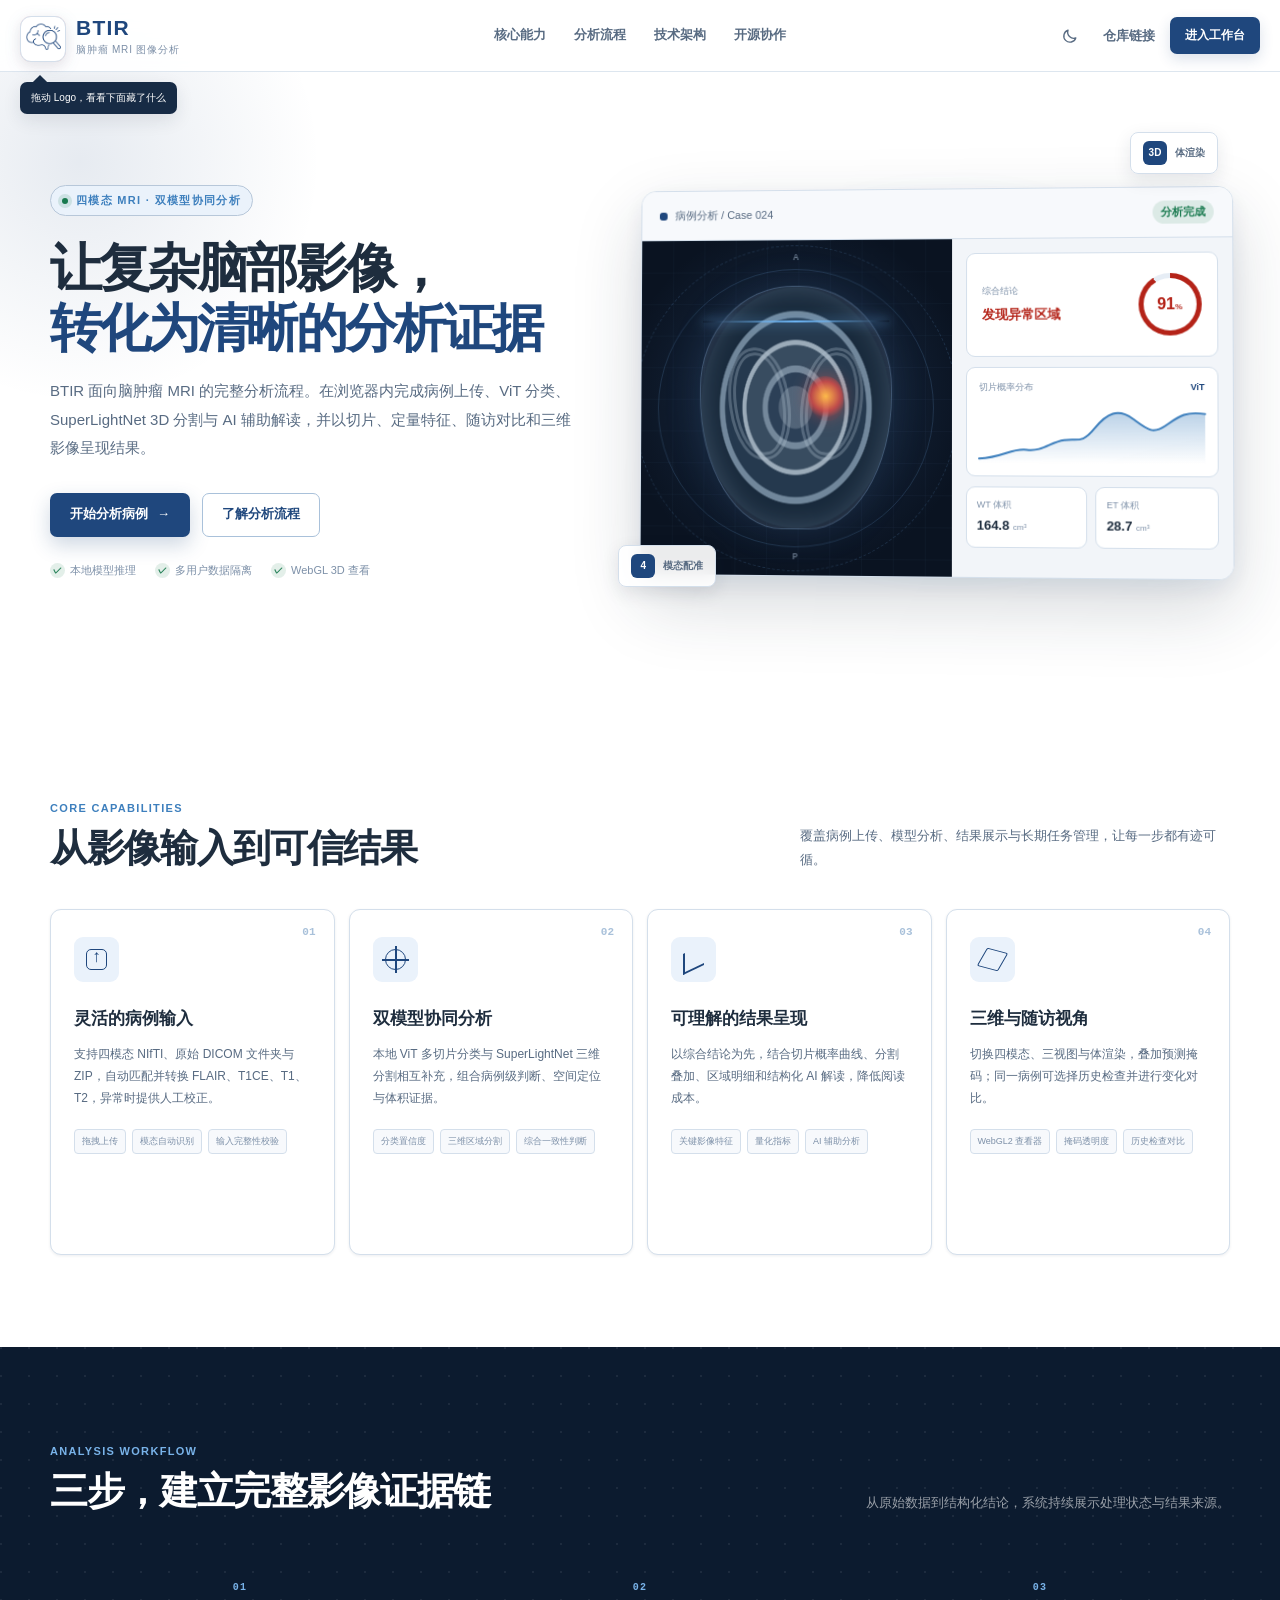
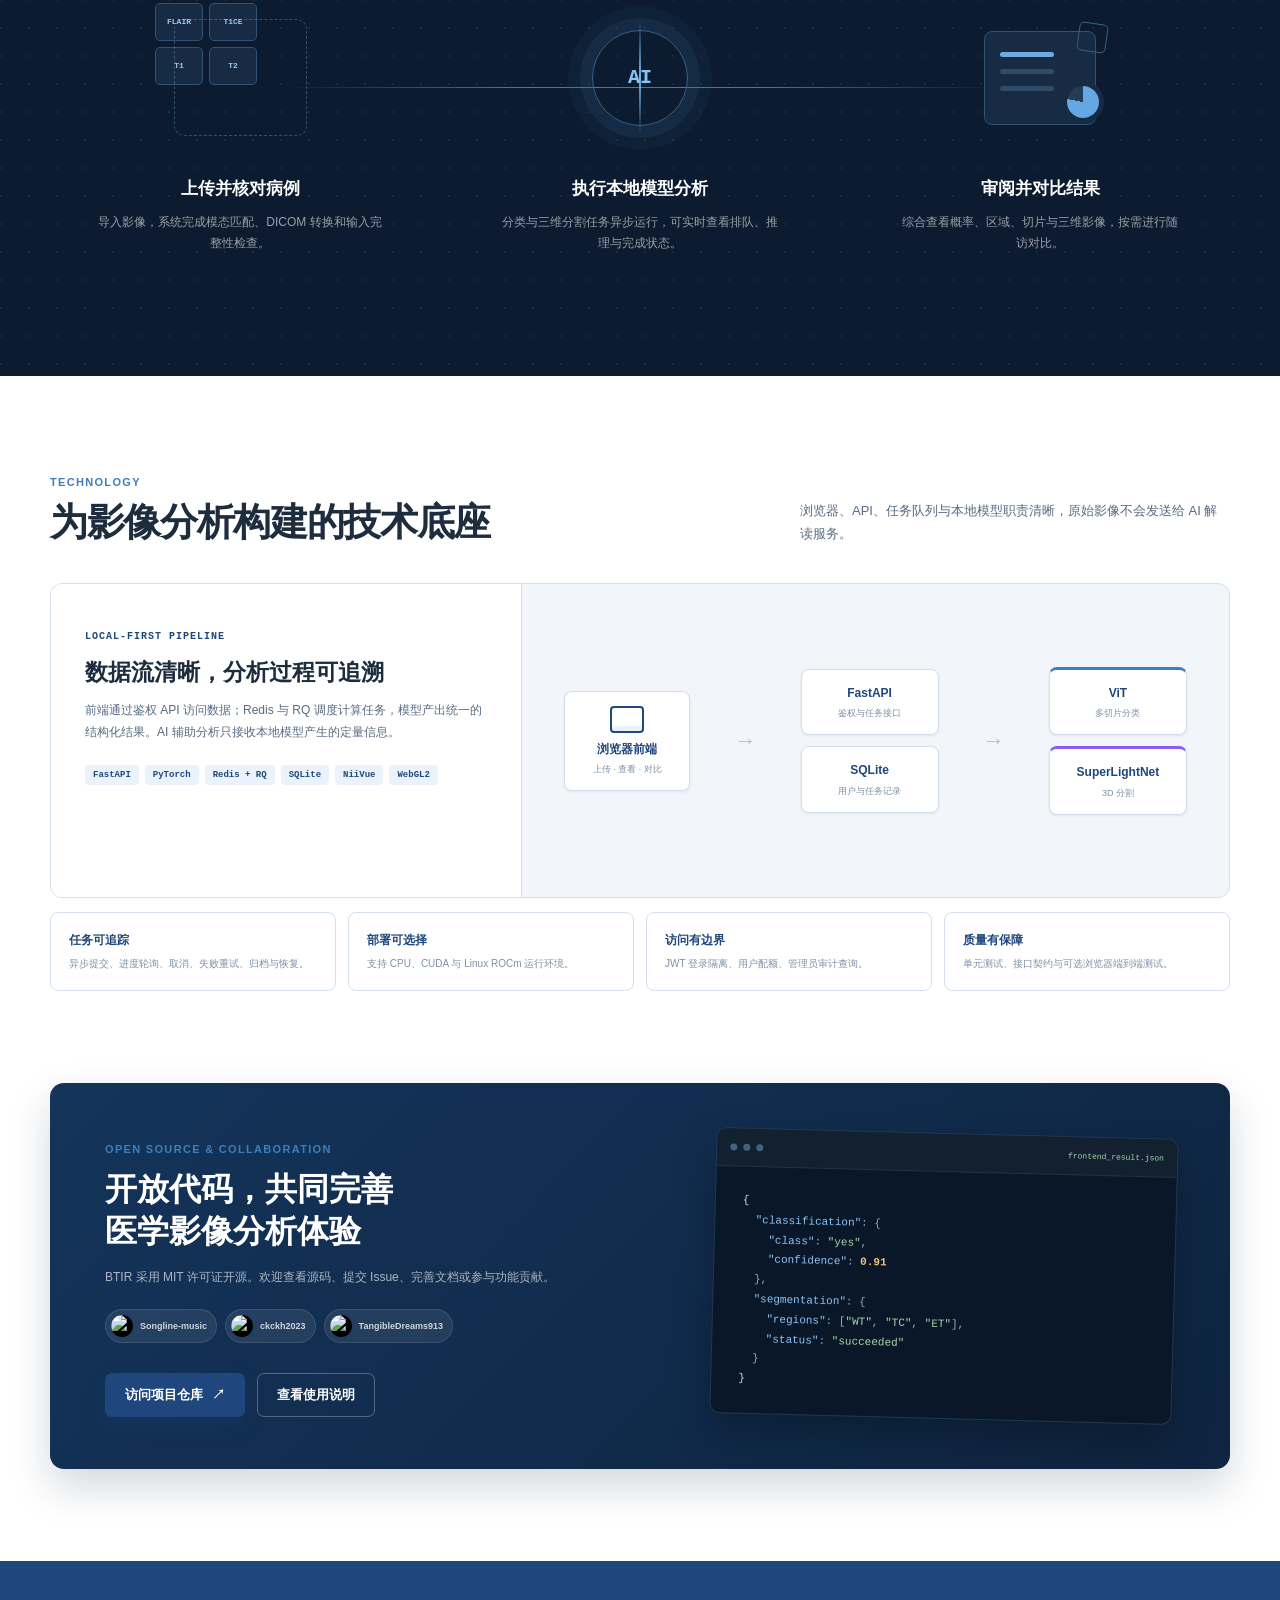
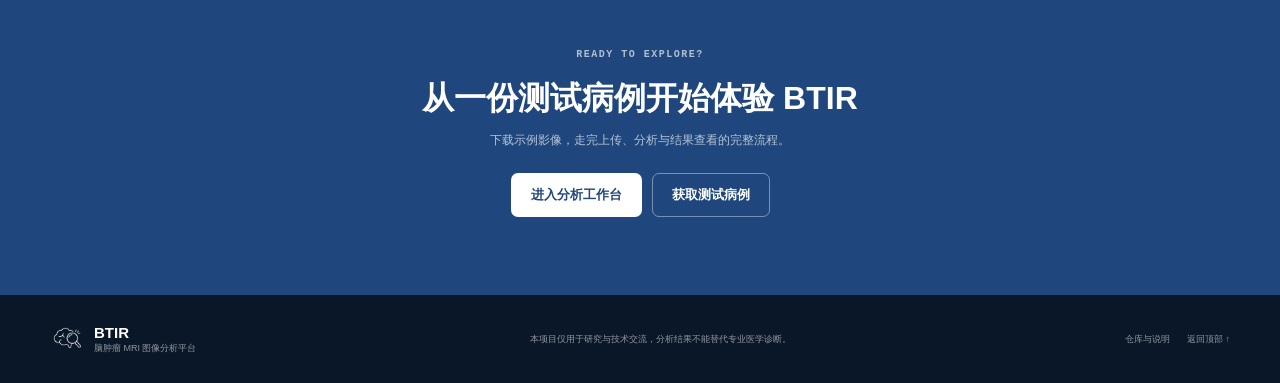
==== index.html @ cbfbc491 "修复迁移历史问题" ====
<!DOCTYPE html>
<html lang="zh-CN">
<head>
    <meta charset="UTF-8">
    <meta name="viewport" content="width=device-width, initial-scale=1.0">
    <meta name="description" content="BTIR 脑肿瘤 MRI 图像分析平台：四模态病例上传、AI 分类与 3D 分割、随访对比及三维影像查看。">
    <title>BTIR · 脑肿瘤 MRI 图像分析</title>
    <link rel="icon" type="image/png" href="./assets/icon_exp.png?v=2">
    <script src="./js/theme-init.js"></script>
    <link rel="stylesheet" href="./css/theme.css">
    <link rel="stylesheet" href="./css/showcase.css">
</head>
<body>
    <a class="skip-link" href="#mainContent">跳到主要内容</a>

    <header class="site-header" id="top">
        <div class="header-inner">
            <div class="brand-zone" id="brandZone">
                <a class="easter-trigger" id="easterTrigger" href="game.html" aria-label="打开彩蛋小游戏">点击我</a>
                <button class="draggable-logo" id="draggableLogo" type="button" aria-label="BTIR 项目 Logo，可拖动以发现彩蛋" title="这个 Logo 好像可以拖动……">
                    <span class="logo-mark" aria-hidden="true"></span>
                </button>
                <a class="brand-copy" href="#top" aria-label="返回页面顶部">
                    <strong>BTIR</strong>
                    <span>脑肿瘤 MRI 图像分析</span>
                </a>
            </div>

            <nav class="site-nav" aria-label="页面导航">
                <a href="#capabilities">核心能力</a>
                <a href="#workflow">分析流程</a>
                <a href="#technology">技术架构</a>
                <a href="#opensource">开源协作</a>
            </nav>

            <div class="header-actions">
                <button class="icon-button" id="themeToggle" type="button" aria-label="切换明暗主题" title="切换明暗主题">
                    <svg class="moon-icon" viewBox="0 0 20 20" aria-hidden="true"><path d="M16.4 12.2A6.8 6.8 0 0 1 7.8 3.6a6.8 6.8 0 1 0 8.6 8.6Z"/></svg>
                    <svg class="sun-icon" viewBox="0 0 20 20" aria-hidden="true"><circle cx="10" cy="10" r="3.2"/><path d="M10 1.8v2M10 16.2v2M1.8 10h2M16.2 10h2M4.2 4.2l1.4 1.4M14.4 14.4l1.4 1.4M15.8 4.2l-1.4 1.4M5.6 14.4l-1.4 1.4"/></svg>
                </button>
                <button class="header-github repo-trigger" type="button" data-repo-modal>仓库链接</button>
                <a class="header-enter app-link" href="https://btir.online/">进入工作台</a>
            </div>
            <button class="mobile-menu" id="mobileMenu" type="button" aria-label="展开导航" aria-expanded="false">
                <span></span><span></span><span></span>
            </button>
        </div>
    </header>

    <main id="mainContent">
        <section class="hero section-shell" aria-labelledby="heroTitle">
            <div class="hero-copy reveal-item">
                <div class="eyebrow"><span class="status-dot"></span> 四模态 MRI · 双模型协同分析</div>
                <h1 id="heroTitle">让复杂脑部影像，<br><span>转化为清晰的分析证据</span></h1>
                <p class="hero-lead">BTIR 面向脑肿瘤 MRI 的完整分析流程。在浏览器内完成病例上传、ViT 分类、SuperLightNet 3D 分割与 AI 辅助解读，并以切片、定量特征、随访对比和三维影像呈现结果。</p>
                <div class="hero-actions">
                    <a class="button primary app-link" href="https://btir.online/">开始分析病例 <span aria-hidden="true">→</span></a>
                    <a class="button secondary" href="#workflow">了解分析流程</a>
                </div>
                <div class="hero-notes" aria-label="平台特性">
                    <span><i>✓</i> 本地模型推理</span>
                    <span><i>✓</i> 多用户数据隔离</span>
                    <span><i>✓</i> WebGL 3D 查看</span>
                </div>
            </div>

            <div class="hero-visual reveal-item" aria-label="BTIR 分析界面概念图">
                <div class="visual-glow"></div>
                <div class="scan-console">
                    <div class="console-topbar">
                        <span class="console-title"><i></i> 病例分析 / Case 024</span>
                        <span class="console-state">分析完成</span>
                    </div>
                    <div class="console-body">
                        <div class="mri-stage">
                            <div class="mri-orbit orbit-one"></div>
                            <div class="mri-orbit orbit-two"></div>
                            <div class="brain-slice" aria-hidden="true">
                                <div class="brain-half left"></div><div class="brain-half right"></div>
                                <span class="tumor-zone"></span><span class="scan-beam"></span>
                            </div>
                            <span class="axis axis-top">A</span><span class="axis axis-bottom">P</span>
                        </div>
                        <div class="result-stack">
                            <div class="result-card featured">
                                <div><span>综合结论</span><strong>发现异常区域</strong></div>
                                <div class="confidence-ring"><span>91<small>%</small></span></div>
                            </div>
                            <div class="mini-chart-card">
                                <div class="mini-label"><span>切片概率分布</span><b>ViT</b></div>
                                <svg viewBox="0 0 230 64" role="img" aria-label="切片概率趋势示意图">
                                    <defs><linearGradient id="chartFill" x1="0" y1="0" x2="0" y2="1"><stop offset="0" stop-color="var(--btir-accent)" stop-opacity=".35"/><stop offset="1" stop-color="var(--btir-accent)" stop-opacity="0"/></linearGradient></defs>
                                    <path class="chart-area" d="M0 59 C25 58 33 48 49 50 S73 42 87 40 S105 44 118 28 S142 7 157 18 S177 34 190 25 S209 10 230 13 V64 H0Z"/>
                                    <path class="chart-line" d="M0 59 C25 58 33 48 49 50 S73 42 87 40 S105 44 118 28 S142 7 157 18 S177 34 190 25 S209 10 230 13"/>
                                </svg>
                            </div>
                            <div class="metric-row">
                                <div><span>WT 体积</span><strong>164.8 <small>cm³</small></strong></div>
                                <div><span>ET 体积</span><strong>28.7 <small>cm³</small></strong></div>
                            </div>
                        </div>
                    </div>
                </div>
                <div class="floating-chip chip-one"><span>3D</span> 体渲染</div>
                <div class="floating-chip chip-two"><span>4</span> 模态配准</div>
            </div>
        </section>

        <section class="content-section section-shell" id="capabilities">
            <div class="section-heading reveal-item">
                <div><span class="section-kicker">CORE CAPABILITIES</span><h2>从影像输入到可信结果</h2></div>
                <p>覆盖病例上传、模型分析、结果展示与长期任务管理，让每一步都有迹可循。</p>
            </div>
            <div class="capability-grid">
                <article class="capability-card reveal-item">
                    <span class="card-index">01</span><div class="cap-icon upload-icon"><i></i></div>
                    <h3>灵活的病例输入</h3><p>支持四模态 NIfTI、原始 DICOM 文件夹与 ZIP，自动匹配并转换 FLAIR、T1CE、T1、T2，异常时提供人工校正。</p>
                    <ul><li>拖拽上传</li><li>模态自动识别</li><li>输入完整性校验</li></ul>
                </article>
                <article class="capability-card reveal-item">
                    <span class="card-index">02</span><div class="cap-icon model-icon"><i></i></div>
                    <h3>双模型协同分析</h3><p>本地 ViT 多切片分类与 SuperLightNet 三维分割相互补充，组合病例级判断、空间定位与体积证据。</p>
                    <ul><li>分类置信度</li><li>三维区域分割</li><li>综合一致性判断</li></ul>
                </article>
                <article class="capability-card reveal-item">
                    <span class="card-index">03</span><div class="cap-icon result-icon"><i></i></div>
                    <h3>可理解的结果呈现</h3><p>以综合结论为先，结合切片概率曲线、分割叠加、区域明细和结构化 AI 解读，降低阅读成本。</p>
                    <ul><li>关键影像特征</li><li>量化指标</li><li>AI 辅助分析</li></ul>
                </article>
                <article class="capability-card reveal-item">
                    <span class="card-index">04</span><div class="cap-icon cube-icon"><i></i></div>
                    <h3>三维与随访视角</h3><p>切换四模态、三视图与体渲染，叠加预测掩码；同一病例可选择历史检查并进行变化对比。</p>
                    <ul><li>WebGL2 查看器</li><li>掩码透明度</li><li>历史检查对比</li></ul>
                </article>
            </div>
        </section>

        <section class="workflow-section" id="workflow">
            <div class="section-shell">
                <div class="section-heading light reveal-item">
                    <div><span class="section-kicker">ANALYSIS WORKFLOW</span><h2>三步，建立完整影像证据链</h2></div>
                    <p>从原始数据到结构化结论，系统持续展示处理状态与结果来源。</p>
                </div>
                <div class="workflow-grid">
                    <article class="workflow-step reveal-item"><span class="step-number">01</span><div class="step-visual upload-visual"><i></i><b>FLAIR</b><b>T1CE</b><b>T1</b><b>T2</b></div><h3>上传并核对病例</h3><p>导入影像，系统完成模态匹配、DICOM 转换和输入完整性检查。</p></article>
                    <article class="workflow-step reveal-item"><span class="step-number">02</span><div class="step-visual inference-visual"><span></span><i></i><em>AI</em></div><h3>执行本地模型分析</h3><p>分类与三维分割任务异步运行，可实时查看排队、推理与完成状态。</p></article>
                    <article class="workflow-step reveal-item"><span class="step-number">03</span><div class="step-visual report-visual"><i></i><span></span><b></b></div><h3>审阅并对比结果</h3><p>综合查看概率、区域、切片与三维影像，按需进行随访对比。</p></article>
                </div>
            </div>
        </section>

        <section class="content-section section-shell" id="technology">
            <div class="section-heading reveal-item">
                <div><span class="section-kicker">TECHNOLOGY</span><h2>为影像分析构建的技术底座</h2></div>
                <p>浏览器、API、任务队列与本地模型职责清晰，原始影像不会发送给 AI 解读服务。</p>
            </div>
            <div class="architecture-wrap reveal-item">
                <div class="architecture-copy">
                    <span class="architecture-label">LOCAL-FIRST PIPELINE</span>
                    <h3>数据流清晰，分析过程可追溯</h3>
                    <p>前端通过鉴权 API 访问数据；Redis 与 RQ 调度计算任务，模型产出统一的结构化结果。AI 辅助分析只接收本地模型产生的定量信息。</p>
                    <div class="tech-chips"><span>FastAPI</span><span>PyTorch</span><span>Redis + RQ</span><span>SQLite</span><span>NiiVue</span><span>WebGL2</span></div>
                </div>
                <div class="architecture-flow" aria-label="平台数据流">
                    <div class="flow-node browser-node"><i></i><strong>浏览器前端</strong><span>上传 · 查看 · 对比</span></div>
                    <span class="flow-arrow">→</span>
                    <div class="flow-column"><div class="flow-node"><strong>FastAPI</strong><span>鉴权与任务接口</span></div><div class="flow-node"><strong>SQLite</strong><span>用户与任务记录</span></div></div>
                    <span class="flow-arrow">→</span>
                    <div class="flow-column"><div class="flow-node accent-node"><strong>ViT</strong><span>多切片分类</span></div><div class="flow-node violet-node"><strong>SuperLightNet</strong><span>3D 分割</span></div></div>
                </div>
            </div>
            <div class="platform-grid">
                <article><strong>任务可追踪</strong><span>异步提交、进度轮询、取消、失败重试、归档与恢复。</span></article>
                <article><strong>部署可选择</strong><span>支持 CPU、CUDA 与 Linux ROCm 运行环境。</span></article>
                <article><strong>访问有边界</strong><span>JWT 登录隔离、用户配额、管理员审计查询。</span></article>
                <article><strong>质量有保障</strong><span>单元测试、接口契约与可选浏览器端到端测试。</span></article>
            </div>
        </section>

        <section class="open-section section-shell" id="opensource">
            <div class="open-card reveal-item">
                <div class="open-copy">
                    <span class="section-kicker">OPEN SOURCE & COLLABORATION</span>
                    <h2>开放代码，共同完善<br>医学影像分析体验</h2>
                    <p>BTIR 采用 MIT 许可证开源。欢迎查看源码、提交 Issue、完善文档或参与功能贡献。</p>
                    <div class="contributors" aria-label="项目贡献者">
                        <a href="https://blog.songline-blog.com" target="_blank" rel="noopener noreferrer"><img src="https://blog.songline-blog.com/uploads/songline/snowMan.png?size=64" alt="Songline-music" loading="lazy"><b>Songline-music</b></a>
                        <a href="https://xiao-blog.top" target="_blank" rel="noopener noreferrer"><img src="https://xiao-blog.top/assets/icons/head.jpg" alt="ckckh2023" loading="lazy"><b>ckckh2023</b></a>
                        <a href="https://github.com/TangibleDreams913" target="_blank" rel="noopener noreferrer"><img src="https://github.com/TangibleDreams913.png?size=64" alt="TangibleDreams913" loading="lazy"><b>TangibleDreams913</b></a>
                    </div>
                    <div class="open-actions"><button class="button primary repo-trigger" type="button" data-repo-modal>访问项目仓库 <span aria-hidden="true">↗</span></button><button class="button secondary repo-trigger" type="button" data-repo-modal>查看使用说明</button></div>
                </div>
                <div class="code-window" aria-hidden="true">
                    <div class="code-top"><span></span><span></span><span></span><b>frontend_result.json</b></div>
                    <pre><code><em>{</em>
  <i>"classification"</i>: {
    <i>"class"</i>: <b>"yes"</b>,
    <i>"confidence"</i>: <strong>0.91</strong>
  },
  <i>"segmentation"</i>: {
    <i>"regions"</i>: [<b>"WT"</b>, <b>"TC"</b>, <b>"ET"</b>],
    <i>"status"</i>: <b>"succeeded"</b>
  }
<em>}</em></code></pre>
                </div>
            </div>
        </section>

        <section class="final-cta">
            <div class="section-shell reveal-item"><span>READY TO EXPLORE?</span><h2>从一份测试病例开始体验 BTIR</h2><p>下载示例影像，走完上传、分析与结果查看的完整流程。</p><div><a class="button white app-link" href="https://btir.online/">进入分析工作台</a><button class="button ghost repo-trigger" type="button" data-repo-modal>获取测试病例</button></div></div>
        </section>
    </main>

    <footer class="site-footer">
        <div class="section-shell"><div class="footer-brand"><span class="footer-logo" aria-hidden="true"></span><div><strong>BTIR</strong><span>脑肿瘤 MRI 图像分析平台</span></div></div><p>本项目仅用于研究与技术交流，分析结果不能替代专业医学诊断。</p><div class="footer-links"><button class="footer-repo repo-trigger" type="button" data-repo-modal>仓库与说明</button><a class="scroll-top" href="#top">返回顶部 ↑</a></div></div>
    </footer>
    <div class="repo-modal" id="repoModal" hidden><div class="repo-backdrop" data-repo-close></div><section class="repo-dialog" role="dialog" aria-modal="true" aria-labelledby="repoModalTitle"><button class="repo-close" type="button" aria-label="关闭仓库选择" data-repo-close>×</button><span>PROJECT REPOSITORY</span><h2 id="repoModalTitle">选择访问仓库</h2><p>当前项目已迁移至 GitCode；原 GitHub 账号被标记，链接打开时暂时显示 404。</p><div class="repo-options"><a class="repo-option gitcode-option" href="https://gitcode.com/ckckh2023/BTIR-BrainTumor-ImageRecognition" target="_blank" rel="noopener noreferrer"><b>GitCode</b><small>当前仓库 · 推荐访问</small><i aria-hidden="true">↗</i></a><a class="repo-option github-option" href="https://github.com/ckckh2023/BTIR-BrainTumor-ImageRecognition" target="_blank" rel="noopener noreferrer"><b>GitHub</b><small>原仓库 · 账号被标记，暂时 404</small><i aria-hidden="true">↗</i></a></div></section></div>
    <div class="drag-hint" id="dragHint" role="status">拖动 Logo，看看下面藏了什么</div>
    <script src="./js/showcase.js"></script>
</body>
</html>
---- css/theme.css ----
* {
            margin: 0;
            padding: 0;
            box-sizing: border-box;
        }

        [v-cloak] {
            display: none;
        }

        :root {
            --btir-primary: #1f477d;
            --btir-primary-hover: #28619f;
            --btir-primary-soft: #eaf2fb;
            --btir-accent: #3d7fbd;
            --btir-bg: #f2f5f9;
            --btir-bg-soft: #e6edf5;
            --btir-surface: #ffffff;
            --btir-surface-muted: #f7f9fc;
            --btir-border: #d4dfeb;
            --btir-border-strong: #a9c1da;
            --btir-text: #1e2d3e;
            --btir-text-secondary: #586b82;
            --btir-text-muted: #7d90a8;
            --btir-success: #18794e;
            --btir-success-bg: #dcfce7;
            --btir-warning: #b45309;
            --btir-warning-bg: #fef3c7;
            --btir-danger: #b42318;
            --btir-danger-bg: #fee2e2;
            --btir-info: #1d4ed8;
            --btir-info-bg: #dbeafe;
            --btir-radius-sm: 6px;
            --btir-radius-md: 10px;
            --btir-radius-lg: 16px;
            --btir-shadow-sm: 0 1px 3px rgba(30, 41, 59, 0.08);
            --btir-shadow-md: 0 6px 18px rgba(30, 41, 59, 0.10);
            --btir-shadow-lg: 0 18px 50px rgba(30, 41, 59, 0.22);
            --btir-font: 'Microsoft YaHei', 'PingFang SC', 'Segoe UI', Arial, sans-serif;
            --btir-mono: 'Consolas', 'Monaco', 'SFMono-Regular', monospace;
            --btir-transition: 0.2s ease;
            --btir-transition-slow: 0.3s ease;
            --btir-surface-hover: #edf5ff;
            --btir-progress-glow: rgba(59, 130, 246, 0.35);
            --btir-volume-wt: #3b82f6;
            --btir-volume-tc: #8b5cf6;
            --btir-volume-et: #d97706;
        }

        [data-theme="dark"] {
            color-scheme: dark;
            --btir-primary: #5791d4;
            --btir-primary-hover: #6aa5e8;
            --btir-primary-soft: #1a365c;
            --btir-accent: #78b2ed;
            --btir-bg: #0a1220;
            --btir-bg-soft: #111d31;
            --btir-surface: #152239;
            --btir-surface-muted: #1b2b46;
            --btir-surface-hover: #223957;
            --btir-border: #314865;
            --btir-border-strong: #4c6687;
            --btir-text: #f3f7fd;
            --btir-text-secondary: #c2d0e2;
            --btir-text-muted: #91a5c0;
            --btir-shadow-sm: 0 1px 3px rgba(0, 0, 0, 0.45);
            --btir-shadow-md: 0 6px 18px rgba(0, 0, 0, 0.5);
            --btir-shadow-lg: 0 18px 50px rgba(0, 0, 0, 0.6);
            --btir-progress-glow: rgba(59, 130, 246, 0.28);
            --btir-volume-wt: #60a5fa;
            --btir-volume-tc: #a78bfa;
            --btir-volume-et: #f59e0b;
        }

        @media (prefers-reduced-motion: reduce) {
            *,
            *::before,
            *::after {
                animation-duration: 0.01ms !important;
                animation-iteration-count: 1 !important;
                transition-duration: 0.01ms !important;
                scroll-behavior: auto !important;
            }
        }

        ::-webkit-scrollbar {
            width: 10px;
            height: 10px;
        }

        ::-webkit-scrollbar-track {
            background: transparent;
        }

        ::-webkit-scrollbar-thumb {
            background: var(--btir-border-strong);
            border: 2px solid transparent;
            border-radius: 999px;
            background-clip: padding-box;
        }

        ::-webkit-scrollbar-thumb:hover {
            background: var(--btir-accent);
            background-clip: padding-box;
        }

        * {
            scrollbar-width: thin;
            scrollbar-color: var(--btir-border-strong) transparent;
        }
---- css/showcase.css ----
html { scroll-behavior: smooth; scroll-padding-top: 86px; }
body { min-width: 320px; color: var(--btir-text); background: var(--btir-surface); font-family: var(--btir-font); line-height: 1.6; overflow-x: hidden; }
a { color: inherit; }
button, a { -webkit-tap-highlight-color: transparent; }
.section-shell { width: min(1180px, calc(100% - 48px)); margin-inline: auto; }
.skip-link { position: fixed; left: 16px; top: -60px; z-index: 999; padding: 9px 14px; color: #fff; background: var(--btir-primary); border-radius: 6px; text-decoration: none; transition: top .2s; }
.skip-link:focus { top: 12px; }

.site-header { position: sticky; top: 0; z-index: 100; height: 72px; background: color-mix(in srgb, var(--btir-surface) 91%, transparent); border-bottom: 1px solid color-mix(in srgb, var(--btir-border) 78%, transparent); backdrop-filter: blur(18px); }
.header-inner { position: relative; width: min(1240px, calc(100% - 40px)); height: 100%; margin-inline: auto; display: grid; grid-template-columns: 1fr auto 1fr; gap: 28px; align-items: center; }
.brand-zone { position: relative; display: flex; align-items: center; min-width: 260px; height: 52px; }
.draggable-logo { position: absolute; z-index: 3; left: 0; top: 6px; width: 46px; height: 46px; padding: 0; overflow: hidden; border: 1px solid var(--btir-border); background: #fff; border-radius: 11px; cursor: grab; touch-action: none; user-select: none; filter: drop-shadow(0 4px 8px rgba(31, 71, 125, .12)); transition: background-color .2s, border-color .2s, box-shadow .2s, transform .08s linear; }
.draggable-logo:hover { box-shadow: 0 0 0 4px var(--btir-primary-soft); }
.draggable-logo.dragging { cursor: grabbing; box-shadow: 0 0 0 4px var(--btir-primary-soft), var(--btir-shadow-md); transition: box-shadow .2s; }
.draggable-logo:focus-visible, .easter-trigger:focus-visible { outline: 3px solid var(--btir-accent); outline-offset: 3px; }
.logo-mark { display: block; width: 100%; height: 100%; pointer-events: none; user-select: none; background-color: var(--btir-primary); -webkit-mask: url('../assets/icon_exp.png') center / 82% no-repeat; mask: url('../assets/icon_exp.png') center / 82% no-repeat; }
[data-theme="dark"] .draggable-logo { border-color: var(--btir-border); background: #07111f; }.draggable-logo .logo-mark { background-color: var(--btir-primary); }[data-theme="dark"] .draggable-logo .logo-mark { background-color: #fff; }
.easter-trigger { position: absolute; left: 0; top: 6px; z-index: 2; width: 46px; height: 46px; display: grid; place-items: center; padding: 4px; color: #fff; background: linear-gradient(135deg, #de4c61, #b42318); border-radius: 11px; font-size: 10px; font-weight: 800; line-height: 1.1; text-align: center; text-decoration: none; box-shadow: 0 5px 14px rgba(180, 35, 24, .22); opacity: .18; transition: opacity .2s, transform .2s; }
.brand-zone.logo-moved .easter-trigger { opacity: 1; animation: secret-pulse 1.8s ease-in-out infinite; }
.brand-copy { margin-left: 56px; display: flex; flex-direction: column; min-width: 0; text-decoration: none; line-height: 1.15; }
.brand-copy strong { color: var(--btir-primary); font-size: 21px; letter-spacing: .06em; }
.brand-copy span { margin-top: 4px; color: var(--btir-text-muted); font-size: 10px; white-space: nowrap; letter-spacing: .08em; }
.site-nav { display: flex; align-items: center; gap: 28px; }
.site-nav a { position: relative; padding: 24px 0; color: var(--btir-text-secondary); font-size: 13px; font-weight: 650; text-decoration: none; white-space: nowrap; }
.site-nav a::after { content: ''; position: absolute; left: 50%; bottom: 15px; width: 0; height: 2px; background: var(--btir-primary); transform: translateX(-50%); transition: width .2s; }
.site-nav a:hover { color: var(--btir-primary); }
.site-nav a:hover::after { width: 100%; }
.header-actions { justify-self: end; display: flex; align-items: center; gap: 10px; }
.icon-button { display: grid; place-items: center; width: 36px; height: 36px; color: var(--btir-text-secondary); background: transparent; border: 1px solid transparent; border-radius: 8px; cursor: pointer; }
.icon-button:hover { color: var(--btir-primary); background: var(--btir-primary-soft); }
.icon-button svg { width: 18px; height: 18px; fill: none; stroke: currentColor; stroke-width: 1.5; stroke-linecap: round; stroke-linejoin: round; }
.sun-icon { display: none; }
[data-theme="dark"] .moon-icon { display: none; }
[data-theme="dark"] .sun-icon { display: block; }
.header-github { padding: 8px 5px; color: var(--btir-text-secondary); font-size: 13px; font-weight: 650; text-decoration: none; }
.header-github:hover { color: var(--btir-primary); }
.repo-trigger { appearance: none; font-family: inherit; cursor: pointer; background: transparent; }.header-github { border: 0; background: transparent; }.footer-repo { padding: 0; color: inherit; background: transparent; border: 0; font: inherit; cursor: pointer; }.footer-repo:hover { color: #fff; }
.header-enter { padding: 9px 15px; color: #fff; background: var(--btir-primary); border-radius: 7px; font-size: 12px; font-weight: 700; text-decoration: none; box-shadow: 0 5px 14px rgba(31, 71, 125, .16); }
.header-enter:hover { background: var(--btir-primary-hover); transform: translateY(-1px); }
.mobile-menu { display: none; width: 38px; height: 38px; padding: 9px; background: transparent; border: 1px solid var(--btir-border); border-radius: 8px; }
.mobile-menu span { display: block; height: 2px; margin: 3px 0; background: var(--btir-text); border-radius: 2px; }

.hero { position: relative; min-height: 630px; display: grid; grid-template-columns: .94fr 1.06fr; gap: 60px; align-items: center; padding-block: 68px 78px; }
.hero::before { content: ''; position: absolute; left: -220px; top: -160px; width: 500px; height: 500px; background: radial-gradient(circle, color-mix(in srgb, var(--btir-primary) 11%, transparent), transparent 68%); pointer-events: none; }
.eyebrow, .section-kicker { color: var(--btir-accent); font-size: 11px; font-weight: 800; letter-spacing: .12em; }
.eyebrow { display: inline-flex; align-items: center; gap: 8px; padding: 6px 11px; background: var(--btir-primary-soft); border: 1px solid color-mix(in srgb, var(--btir-primary) 16%, var(--btir-border)); border-radius: 999px; }
.status-dot { width: 6px; height: 6px; background: var(--btir-success); border-radius: 50%; box-shadow: 0 0 0 4px color-mix(in srgb, var(--btir-success) 14%, transparent); }
.hero h1 { max-width: 650px; margin: 22px 0 20px; font-size: clamp(38px, 4.1vw, 58px); line-height: 1.13; letter-spacing: -.055em; }
.hero h1 span { color: var(--btir-primary); }
.hero-lead { max-width: 600px; color: var(--btir-text-secondary); font-size: 15px; line-height: 1.9; }
.hero-actions, .open-actions { display: flex; flex-wrap: wrap; gap: 12px; margin-top: 30px; }
.button { display: inline-flex; align-items: center; justify-content: center; gap: 9px; min-height: 44px; padding: 10px 19px; border: 1px solid transparent; border-radius: 7px; font-size: 13px; font-weight: 750; text-decoration: none; transition: transform .2s, background .2s, border-color .2s, box-shadow .2s; }
.button:hover { transform: translateY(-2px); }
.button.primary { color: #fff; background: var(--btir-primary); box-shadow: 0 8px 20px color-mix(in srgb, var(--btir-primary) 22%, transparent); }
.button.primary:hover { background: var(--btir-primary-hover); box-shadow: 0 11px 24px color-mix(in srgb, var(--btir-primary) 28%, transparent); }
.button.secondary { color: var(--btir-primary); background: var(--btir-surface); border-color: var(--btir-border-strong); }
.button.secondary:hover { border-color: var(--btir-primary); background: var(--btir-primary-soft); }
.hero-notes { display: flex; flex-wrap: wrap; gap: 19px; margin-top: 25px; color: var(--btir-text-muted); font-size: 11px; }
.hero-notes span { display: inline-flex; align-items: center; gap: 5px; }
.hero-notes i { display: grid; place-items: center; width: 15px; height: 15px; color: var(--btir-success); background: color-mix(in srgb, var(--btir-success) 12%, transparent); border-radius: 50%; font-size: 9px; font-style: normal; font-weight: 900; }
.hero-visual { position: relative; min-height: 466px; display: grid; place-items: center; }
.visual-glow { position: absolute; inset: 2% -4% 2% 2%; background: radial-gradient(ellipse, color-mix(in srgb, var(--btir-accent) 15%, transparent), transparent 67%); filter: blur(4px); }
.scan-console { position: relative; z-index: 2; width: min(620px, 100%); overflow: hidden; background: var(--btir-surface); border: 1px solid var(--btir-border); border-radius: 15px; box-shadow: 0 28px 70px rgba(30, 45, 62, .18), 0 8px 24px rgba(31, 71, 125, .08); transform: perspective(1100px) rotateY(-3deg) rotateX(1deg); }
[data-theme="dark"] .scan-console { box-shadow: 0 28px 70px rgba(0,0,0,.42); }
.console-topbar { height: 50px; padding: 0 18px; display: flex; align-items: center; justify-content: space-between; background: var(--btir-surface-muted); border-bottom: 1px solid var(--btir-border); color: var(--btir-text-secondary); font-size: 11px; }
.console-title { display: flex; align-items: center; gap: 8px; }
.console-title i { width: 8px; height: 8px; background: var(--btir-primary); border-radius: 3px; }
.console-state { padding: 3px 8px; color: var(--btir-success); background: color-mix(in srgb, var(--btir-success) 12%, transparent); border-radius: 999px; font-weight: 700; }
.console-body { min-height: 337px; display: grid; grid-template-columns: 1fr .88fr; }
.mri-stage { position: relative; display: grid; place-items: center; min-height: 337px; overflow: hidden; background: radial-gradient(circle at 50% 47%, #263c59 0, #111e31 44%, #0a1321 75%); }
.mri-stage::before { content: ''; position: absolute; inset: 0; opacity: .18; background-image: linear-gradient(rgba(121,168,219,.22) 1px, transparent 1px), linear-gradient(90deg, rgba(121,168,219,.22) 1px, transparent 1px); background-size: 32px 32px; }
.brain-slice { position: relative; width: 195px; height: 245px; border: 1px solid rgba(143, 180, 222, .38); border-radius: 48% 48% 43% 43% / 42% 42% 55% 55%; background: radial-gradient(ellipse at center, rgba(218,228,238,.22) 0 12%, transparent 13%), radial-gradient(ellipse at center, #2c4057 0 20%, #74889b 21% 24%, #384c60 25% 36%, #9babb9 37% 39%, #25394e 40% 52%, #71879b 53% 56%, #18293b 57% 70%, transparent 71%); box-shadow: inset 0 0 28px rgba(182,209,233,.24), 0 0 38px rgba(73,127,183,.16); }
.brain-half { position: absolute; top: 25%; width: 32%; height: 47%; opacity: .75; border: 8px double rgba(177,194,208,.42); border-radius: 48%; }
.brain-half.left { left: 15%; transform: rotate(-8deg); }.brain-half.right { right: 15%; transform: rotate(8deg); }
.tumor-zone { position: absolute; right: 25%; top: 37%; width: 36px; height: 45px; background: radial-gradient(circle at 50% 45%, rgba(255,189,73,.96), rgba(219,75,71,.74) 48%, rgba(203,45,51,.08) 70%); border-radius: 48% 52% 42% 58%; filter: drop-shadow(0 0 9px rgba(230,78,68,.7)); animation: tumor-pulse 2.4s ease-in-out infinite; }
.scan-beam { position: absolute; z-index: 4; left: 1%; right: 1%; height: 2px; top: 14%; background: linear-gradient(90deg, transparent, #6db5f5, transparent); box-shadow: 0 0 12px #6db5f5; animation: scan 4s ease-in-out infinite; }
.mri-orbit { position: absolute; border: 1px solid rgba(104,159,214,.2); border-radius: 50%; }.orbit-one { width: 280px; height: 280px; }.orbit-two { width: 328px; height: 328px; border-style: dashed; animation: rotate 28s linear infinite; }
.axis { position: absolute; z-index: 2; color: rgba(190,211,233,.7); font: 9px var(--btir-mono); }.axis-top { top: 13px; }.axis-bottom { bottom: 13px; }
.result-stack { display: flex; flex-direction: column; gap: 10px; padding: 14px; background: var(--btir-bg); }
.result-card, .mini-chart-card, .metric-row > div { background: var(--btir-surface); border: 1px solid var(--btir-border); border-radius: 9px; }
.result-card { min-height: 104px; display: flex; align-items: center; justify-content: space-between; padding: 15px; }
.result-card div:first-child { display: flex; flex-direction: column; gap: 6px; }.result-card span, .mini-label span, .metric-row span { color: var(--btir-text-muted); font-size: 9px; }.result-card strong { color: var(--btir-danger); font-size: 13px; }
.confidence-ring { width: 62px; height: 62px; display: grid; place-items: center; border-radius: 50%; background: conic-gradient(var(--btir-danger) 0 91%, var(--btir-bg-soft) 91%); position: relative; }.confidence-ring::before { content: ''; position: absolute; inset: 5px; background: var(--btir-surface); border-radius: 50%; }.confidence-ring span { position: relative; color: var(--btir-danger); font-size: 16px; font-weight: 800; }.confidence-ring small { font-size: 8px; }
.mini-chart-card { padding: 12px; }.mini-label { display: flex; justify-content: space-between; }.mini-label b { color: var(--btir-primary); font-size: 9px; }.mini-chart-card svg { display: block; width: 100%; margin-top: 7px; overflow: visible; }.chart-area { fill: url(#chartFill); }.chart-line { fill: none; stroke: var(--btir-accent); stroke-width: 2; stroke-linecap: round; }
.metric-row { display: grid; grid-template-columns: 1fr 1fr; gap: 8px; }.metric-row > div { padding: 10px; }.metric-row span { display: block; }.metric-row strong { display: block; margin-top: 3px; font-size: 13px; }.metric-row small { color: var(--btir-text-muted); font-size: 8px; font-weight: 500; }
.floating-chip { position: absolute; z-index: 3; display: flex; align-items: center; gap: 8px; padding: 8px 12px; color: var(--btir-text-secondary); background: color-mix(in srgb, var(--btir-surface) 92%, transparent); border: 1px solid var(--btir-border); border-radius: 8px; box-shadow: var(--btir-shadow-md); backdrop-filter: blur(8px); font-size: 10px; font-weight: 700; }.floating-chip span { display: grid; place-items: center; width: 24px; height: 24px; color: #fff; background: var(--btir-primary); border-radius: 6px; }.chip-one { right: 12px; top: -17px; }.chip-two { left: -18px; bottom: 28px; }

.content-section { padding-block: 92px; }
.section-heading { display: flex; justify-content: space-between; align-items: end; gap: 30px; margin-bottom: 38px; }.section-heading h2 { margin-top: 6px; font-size: clamp(28px, 3vw, 38px); line-height: 1.2; letter-spacing: -.035em; }.section-heading > p { max-width: 430px; color: var(--btir-text-secondary); font-size: 13px; line-height: 1.8; }
.capability-grid { display: grid; grid-template-columns: repeat(4, 1fr); gap: 14px; }
.capability-card { position: relative; min-height: 346px; padding: 27px 23px 23px; overflow: hidden; background: var(--btir-surface); border: 1px solid var(--btir-border); border-radius: 11px; box-shadow: var(--btir-shadow-sm); transition: transform .25s, border-color .25s, box-shadow .25s; }.capability-card:hover { transform: translateY(-5px); border-color: var(--btir-border-strong); box-shadow: var(--btir-shadow-md); }
.card-index { position: absolute; right: 18px; top: 16px; color: var(--btir-border-strong); font: 700 11px var(--btir-mono); }
.cap-icon { width: 45px; height: 45px; display: grid; place-items: center; margin-bottom: 23px; color: var(--btir-primary); background: var(--btir-primary-soft); border-radius: 9px; }.cap-icon i { position: relative; display: block; width: 21px; height: 21px; border: 1.8px solid currentColor; border-radius: 5px; }.upload-icon i::before { content: '↑'; position: absolute; inset: -7px 0 0; text-align: center; font-size: 17px; font-style: normal; font-weight: 800; }.model-icon i { border-radius: 50%; }.model-icon i::before, .model-icon i::after { content: ''; position: absolute; background: currentColor; }.model-icon i::before { left: 9px; top: -4px; width: 2px; height: 27px; }.model-icon i::after { top: 9px; left: -4px; width: 27px; height: 2px; }.result-icon i { border-width: 0 0 2px 2px; border-radius: 0; transform: skewY(-25deg); }
.capability-card h3 { font-size: 17px; }.capability-card p { margin-top: 12px; color: var(--btir-text-secondary); font-size: 12px; line-height: 1.8; }.capability-card ul { position: relative; z-index: 2; display: flex; flex-wrap: wrap; gap: 6px; margin-top: 20px; padding: 0; list-style: none; }.capability-card li { padding: 4px 7px; color: var(--btir-text-muted); background: var(--btir-surface-muted); border: 1px solid var(--btir-border); border-radius: 4px; font-size: 9px; }.cube-icon i { transform: rotate(30deg) skewY(-15deg); border-radius: 2px; }

.workflow-section { padding-block: 90px 96px; color: #fff; background: #0c1b2f; position: relative; overflow: hidden; }.workflow-section::before { content: ''; position: absolute; inset: 0; opacity: .07; background-image: radial-gradient(circle at 1px 1px, #fff 1px, transparent 0); background-size: 28px 28px; }.section-heading.light { position: relative; }.section-heading.light .section-kicker { color: #79b3e9; }.section-heading.light p { color: rgba(255,255,255,.58); }
.workflow-grid { position: relative; display: grid; grid-template-columns: repeat(3, 1fr); gap: 20px; }.workflow-grid::before { content: ''; position: absolute; top: 135px; left: 20%; right: 20%; height: 1px; background: linear-gradient(90deg, transparent, rgba(121,179,233,.6), rgba(121,179,233,.6), transparent); }
.workflow-step { position: relative; padding: 20px 25px 26px; text-align: center; }.step-number { color: #79b3e9; font: 700 10px var(--btir-mono); letter-spacing: .12em; }.step-visual { position: relative; z-index: 2; width: 170px; height: 150px; margin: 5px auto 22px; display: grid; place-items: center; }.workflow-step h3 { font-size: 17px; }.workflow-step p { max-width: 285px; margin: 10px auto 0; color: rgba(255,255,255,.58); font-size: 12px; line-height: 1.75; }
.upload-visual { grid-template-columns: repeat(2, 48px); grid-template-rows: repeat(2, 38px); gap: 6px; }.upload-visual b { display: grid; place-items: center; width: 48px; height: 38px; color: #9dc8f0; background: #172b45; border: 1px solid #315272; border-radius: 5px; font: 700 8px var(--btir-mono); }.upload-visual i { position: absolute; width: 133px; height: 117px; border: 1px dashed rgba(121,179,233,.35); border-radius: 10px; }
.inference-visual span { width: 96px; height: 96px; border: 1px solid #37648d; border-radius: 50%; box-shadow: 0 0 0 12px rgba(55,100,141,.15), 0 0 0 24px rgba(55,100,141,.08); }.inference-visual i { position: absolute; width: 2px; height: 115px; background: linear-gradient(transparent,#75b5eb,transparent); animation: rotate 5s linear infinite; }.inference-visual em { position: absolute; font: 800 20px var(--btir-mono); color: #8ac2f2; font-style: normal; }
.report-visual i { position: absolute; width: 112px; height: 94px; background: #172b45; border: 1px solid #315272; border-radius: 8px; }.report-visual i::before { content: ''; position: absolute; left: 15px; top: 20px; width: 54px; height: 5px; background: #6fa9dd; box-shadow: 0 17px 0 #2e4b68, 0 34px 0 #2e4b68; border-radius: 3px; }.report-visual span { position: absolute; right: 21px; bottom: 30px; width: 42px; height: 42px; background: conic-gradient(#65a7e3 0 78%, #243d57 78%); border: 5px solid #172b45; border-radius: 50%; }.report-visual b { position: absolute; right: 18px; top: 20px; width: 29px; height: 29px; border: 1px solid #385e7f; border-radius: 5px; transform: rotate(8deg); }

.architecture-wrap { display: grid; grid-template-columns: .8fr 1.2fr; min-height: 315px; background: var(--btir-bg); border: 1px solid var(--btir-border); border-radius: 12px; overflow: hidden; }.architecture-copy { padding: 37px 34px; background: var(--btir-surface); border-right: 1px solid var(--btir-border); }.architecture-label { color: var(--btir-primary); font: 700 10px var(--btir-mono); letter-spacing: .1em; }.architecture-copy h3 { margin-top: 10px; font-size: 23px; line-height: 1.35; }.architecture-copy p { margin-top: 12px; color: var(--btir-text-secondary); font-size: 12px; line-height: 1.8; }.tech-chips { display: flex; flex-wrap: wrap; gap: 6px; margin-top: 22px; }.tech-chips span { padding: 5px 8px; color: var(--btir-primary); background: var(--btir-primary-soft); border-radius: 4px; font: 650 9px var(--btir-mono); }
.architecture-flow { padding: 35px 25px; display: flex; align-items: center; justify-content: space-around; gap: 10px; }.flow-column { display: flex; flex-direction: column; gap: 11px; }.flow-node { min-width: 138px; padding: 14px 12px; background: var(--btir-surface); border: 1px solid var(--btir-border); border-radius: 8px; text-align: center; box-shadow: var(--btir-shadow-sm); }.flow-node strong, .flow-node span { display: block; }.flow-node strong { color: var(--btir-primary); font-size: 12px; }.flow-node span { margin-top: 3px; color: var(--btir-text-muted); font-size: 9px; }.flow-node.accent-node { border-top: 3px solid var(--btir-accent); }.flow-node.violet-node { border-top: 3px solid var(--btir-volume-tc); }.browser-node { min-width: 126px; }.browser-node i { display: block; width: 34px; height: 27px; margin: 0 auto 7px; border: 2px solid var(--btir-primary); border-radius: 4px; box-shadow: inset 0 -5px 0 var(--btir-primary-soft); }.flow-arrow { color: var(--btir-border-strong); font-size: 22px; }
.platform-grid { display: grid; grid-template-columns: repeat(4,1fr); gap: 12px; margin-top: 14px; }.platform-grid article { padding: 18px; background: var(--btir-surface); border: 1px solid var(--btir-border); border-radius: 8px; }.platform-grid strong, .platform-grid span { display: block; }.platform-grid strong { color: var(--btir-primary); font-size: 12px; }.platform-grid span { margin-top: 5px; color: var(--btir-text-muted); font-size: 10px; line-height: 1.65; }

.open-section { padding: 0 0 92px; }.open-card { display: grid; grid-template-columns: 1fr .82fr; gap: 45px; align-items: center; padding: 50px 55px; color: #fff; background: linear-gradient(135deg, #14345a, #0e2440); border-radius: 14px; overflow: hidden; box-shadow: 0 18px 42px rgba(15,36,64,.18); }.open-copy h2 { margin-top: 8px; font-size: 32px; line-height: 1.3; }.open-copy > p { max-width: 550px; margin-top: 15px; color: rgba(255,255,255,.65); font-size: 12px; line-height: 1.8; }.contributors { display: flex; flex-wrap: wrap; gap: 8px; margin-top: 20px; }.contributors a { display: inline-flex; align-items: center; gap: 7px; padding: 5px 9px 5px 5px; color: rgba(255,255,255,.78); background: rgba(255,255,255,.08); border: 1px solid rgba(255,255,255,.11); border-radius: 999px; text-decoration: none; }.contributors span { display: grid; place-items: center; width: 22px; height: 22px; color: #14345a; background: #a7d1f6; border-radius: 50%; font-size: 9px; font-weight: 800; }.contributors b { font-size: 9px; }.open-card .button.secondary { color: #fff; background: transparent; border-color: rgba(255,255,255,.28); }.open-card .button.secondary:hover { background: rgba(255,255,255,.08); }.code-window { overflow: hidden; background: #091728; border: 1px solid rgba(151,195,235,.18); border-radius: 10px; box-shadow: 0 20px 40px rgba(0,0,0,.25); transform: rotate(1.5deg); }.code-top { height: 38px; padding: 0 13px; display: flex; align-items: center; gap: 6px; color: rgba(255,255,255,.42); background: rgba(255,255,255,.04); border-bottom: 1px solid rgba(255,255,255,.08); }.code-top span { width: 7px; height: 7px; background: #46617d; border-radius: 50%; }.code-top b { margin-left: auto; font: 500 8px var(--btir-mono); }.code-window pre { padding: 24px 27px; overflow-x: auto; color: #8eacc7; font: 11px/1.8 var(--btir-mono); }.code-window em { color: #d1dbe5; font-style: normal; }.code-window i { color: #8ec5f5; font-style: normal; }.code-window b { color: #a7d8aa; font-weight: 500; }.code-window strong { color: #f0c57b; }
.final-cta { padding: 78px 0; color: #fff; text-align: center; background: var(--btir-primary); }.final-cta span { font: 700 10px var(--btir-mono); letter-spacing: .15em; opacity: .65; }.final-cta h2 { margin-top: 8px; font-size: 32px; }.final-cta p { margin-top: 7px; color: rgba(255,255,255,.68); font-size: 12px; }.final-cta div > div { display: flex; justify-content: center; gap: 10px; margin-top: 23px; }.button.white { color: var(--btir-primary); background: #fff; }.button.ghost { color: #fff; border-color: rgba(255,255,255,.4); }.button.ghost:hover { background: rgba(255,255,255,.08); }
.site-footer { padding: 27px 0; background: #0a1728; color: rgba(255,255,255,.55); }.site-footer .section-shell { display: flex; align-items: center; justify-content: space-between; gap: 25px; }.footer-brand { display: flex; align-items: center; gap: 10px; }.footer-logo { width: 34px; height: 34px; display: block; overflow: hidden; border: 1px solid rgba(255,255,255,.18); background: #07111f; border-radius: 8px; }.footer-logo img { display: block; width: 100%; height: 100%; max-width: none; object-fit: cover; object-position: center 46%; }.footer-brand div { display: flex; flex-direction: column; line-height: 1.3; }.footer-brand strong { color: #fff; font-size: 15px; }.footer-brand span, .site-footer p, .footer-links { font-size: 9px; }.footer-links { display: flex; gap: 17px; }.footer-links a { text-decoration: none; }.footer-links a:hover { color: #fff; }
.drag-hint { position: fixed; z-index: 120; left: 20px; top: 82px; max-width: 220px; padding: 8px 11px; color: #fff; background: #172b45; border-radius: 7px; font-size: 10px; box-shadow: var(--btir-shadow-md); opacity: 0; pointer-events: none; transform: translateY(-6px); transition: opacity .25s, transform .25s; }.drag-hint.show { opacity: 1; transform: translateY(0); }.drag-hint::before { content: ''; position: absolute; left: 15px; top: -5px; width: 10px; height: 10px; background: #172b45; transform: rotate(45deg); }
.repo-modal { position: fixed; z-index: 300; inset: 0; display: grid; place-items: center; padding: 24px; }.repo-modal[hidden] { display: none; }.repo-backdrop { position: absolute; inset: 0; background: rgba(3,12,24,.54); backdrop-filter: blur(12px) saturate(.82); animation: repo-fade .2s ease; }.repo-dialog { position: relative; z-index: 1; width: min(480px, 100%); padding: 35px; color: var(--btir-text); background: color-mix(in srgb, var(--btir-surface) 96%, transparent); border: 1px solid var(--btir-border-strong); border-radius: 16px; box-shadow: 0 28px 70px rgba(1,10,24,.38); animation: repo-pop .24s ease; }.repo-dialog > span { color: var(--btir-accent); font: 750 10px var(--btir-mono); letter-spacing: .14em; }.repo-dialog h2 { margin-top: 8px; font-size: 28px; }.repo-dialog > p { margin-top: 10px; color: var(--btir-text-secondary); font-size: 13px; line-height: 1.75; }.repo-close { position: absolute; top: 15px; right: 15px; width: 32px; height: 32px; padding: 0; color: var(--btir-text-muted); background: transparent; border: 1px solid var(--btir-border); border-radius: 8px; font-size: 22px; line-height: 1; cursor: pointer; }.repo-close:hover { color: var(--btir-primary); background: var(--btir-primary-soft); }.repo-options { display: grid; gap: 10px; margin-top: 25px; }.repo-option { position: relative; min-height: 72px; padding: 14px 45px 14px 15px; display: grid; align-content: center; border: 1px solid var(--btir-border); border-radius: 10px; text-decoration: none; transition: transform .2s, border-color .2s, box-shadow .2s; }.repo-option:hover { transform: translateY(-2px); }.repo-option b,.repo-option small { display: block; }.repo-option b { font-size: 15px; }.repo-option small { margin-top: 3px; color: var(--btir-text-secondary); font-size: 11px; }.repo-option i { position: absolute; top: 50%; right: 16px; font-size: 20px; font-style: normal; transform: translateY(-50%); }.gitcode-option { color: #1769aa; background: color-mix(in srgb, var(--btir-primary-soft) 65%, var(--btir-surface)); border-color: color-mix(in srgb, var(--btir-primary) 35%, var(--btir-border)); }.gitcode-option:hover { box-shadow: 0 10px 24px rgba(31,71,125,.14); }.github-option { color: #8b4051; background: color-mix(in srgb, #fff0f2 70%, var(--btir-surface)); border-color: rgba(190,24,93,.26); }.github-option:hover { box-shadow: 0 10px 24px rgba(190,24,93,.12); }body.repo-modal-open { overflow: hidden; }@keyframes repo-fade { from { opacity: 0; } }@keyframes repo-pop { from { opacity: 0; transform: translateY(14px) scale(.97); } }
.reveal-item { opacity: 1; transform: none; }.js .reveal-item { opacity: 0; transform: translateY(18px); transition: opacity .65s ease, transform .65s ease; }.js .reveal-item.visible { opacity: 1; transform: translateY(0); }
@keyframes scan { 0%,100% { top: 14%; opacity: .4; } 50% { top: 84%; opacity: 1; } }
@keyframes rotate { to { transform: rotate(360deg); } }
@keyframes tumor-pulse { 50% { transform: scale(1.1); filter: drop-shadow(0 0 14px rgba(230,78,68,.85)); } }
@keyframes secret-pulse { 50% { box-shadow: 0 5px 20px rgba(180,35,24,.48); } }

@media (max-width: 1080px) {
    .header-inner { grid-template-columns: 1fr auto; }.site-nav { display: none; position: absolute; left: 0; right: 0; top: 72px; padding: 10px 20px 18px; background: var(--btir-surface); border: 1px solid var(--btir-border); border-top: 0; box-shadow: var(--btir-shadow-md); }.site-nav.open { display: grid; grid-template-columns: repeat(4,1fr); }.site-nav a { padding: 10px; text-align: center; }.site-nav a::after { display: none; }.mobile-menu { display: block; justify-self: end; }.header-actions { position: absolute; right: 50px; }.hero { grid-template-columns: 1fr 1fr; gap: 34px; }.capability-grid { grid-template-columns: repeat(2,1fr); }.capability-card { min-height: 310px; }.architecture-wrap { grid-template-columns: 1fr; }.architecture-copy { border-right: 0; border-bottom: 1px solid var(--btir-border); }.platform-grid { grid-template-columns: repeat(2,1fr); }
}
@media (max-width: 780px) {
    .section-shell { width: min(100% - 32px, 620px); }.site-header { height: 64px; }.header-inner { width: calc(100% - 24px); }.brand-zone { min-width: 150px; }.brand-copy span { display: none; }.brand-copy strong { font-size: 19px; }.draggable-logo,.easter-trigger { top: 4px; }.header-actions { right: 47px; }.header-github,.header-enter { display: none; }.site-nav { top: 64px; grid-template-columns: 1fr 1fr !important; }.hero { min-height: auto; grid-template-columns: 1fr; padding-block: 55px; }.hero-copy { text-align: center; }.eyebrow { margin-inline: auto; }.hero-lead { margin-inline: auto; }.hero-actions,.hero-notes { justify-content: center; }.hero-visual { min-height: 420px; }.scan-console { transform: none; }.section-heading { align-items: start; flex-direction: column; gap: 12px; }.content-section { padding-block: 70px; }.workflow-grid { grid-template-columns: 1fr; }.workflow-grid::before { display: none; }.workflow-step { padding-top: 0; }.architecture-flow { flex-wrap: wrap; }.flow-arrow { transform: rotate(90deg); }.open-card { grid-template-columns: 1fr; padding: 38px 30px; }.site-footer .section-shell { flex-direction: column; text-align: center; }.footer-links { flex-wrap: wrap; justify-content: center; }
}
@media (max-width: 540px) {
    .hero h1 { font-size: 34px; }.hero-lead { font-size: 13px; }.hero-visual { min-height: 340px; }.console-body { grid-template-columns: 1fr; }.mri-stage { min-height: 300px; }.result-stack { display: none; }.floating-chip { display: none; }.capability-grid,.platform-grid { grid-template-columns: 1fr; }.capability-card { min-height: auto; }.architecture-flow { flex-direction: column; }.flow-arrow { transform: rotate(90deg); }.flow-node { min-width: 190px; }.final-cta h2,.open-copy h2 { font-size: 27px; }.final-cta div > div { flex-direction: column; }.open-card { padding: 34px 20px; }.contributors { flex-direction: column; align-items: flex-start; }
}

/* Logo uses the same mask treatment as the application about page. */
.contributors img { display: block; width: 22px; height: 22px; flex: 0 0 22px; object-fit: cover; border-radius: 50%; background: #000; }
.footer-logo { overflow: visible; border: 0; background-color: #fff; -webkit-mask: url('../assets/icon_exp.png') center / 82% no-repeat; mask: url('../assets/icon_exp.png') center / 82% no-repeat; }
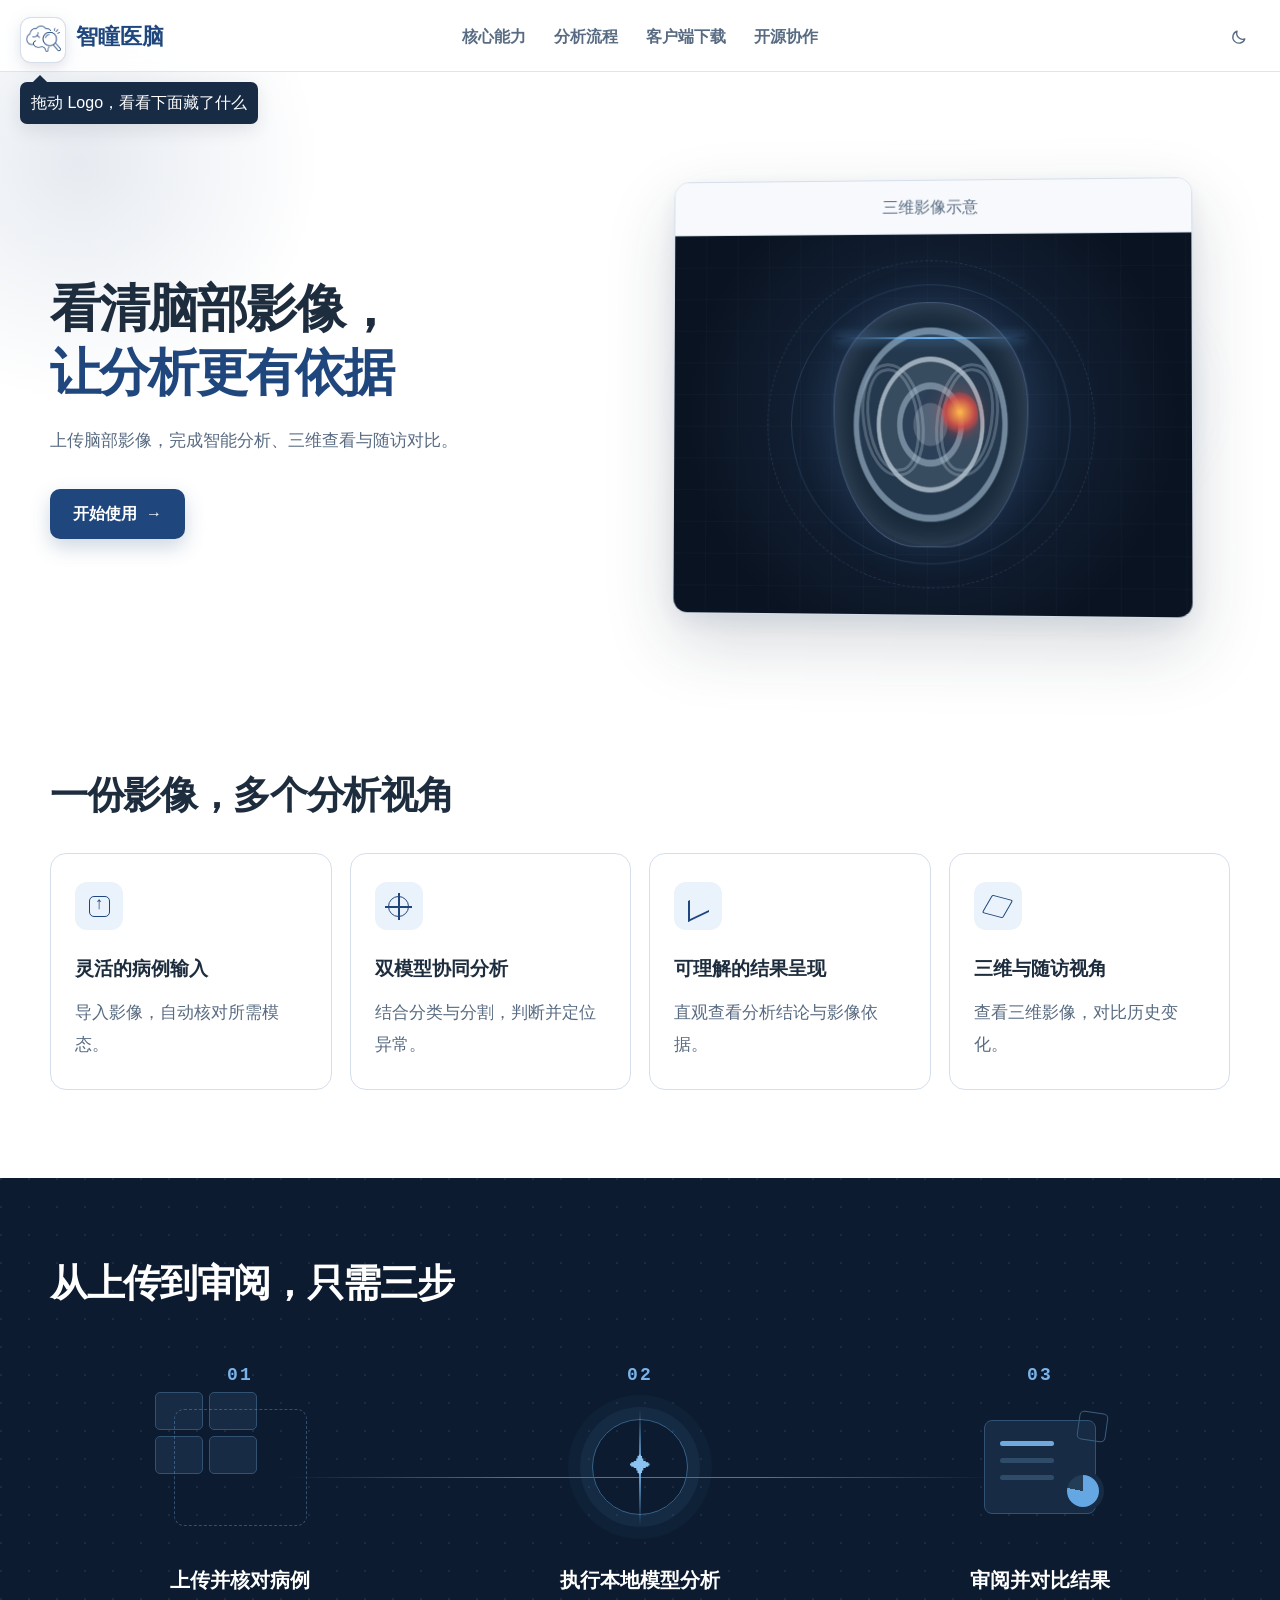
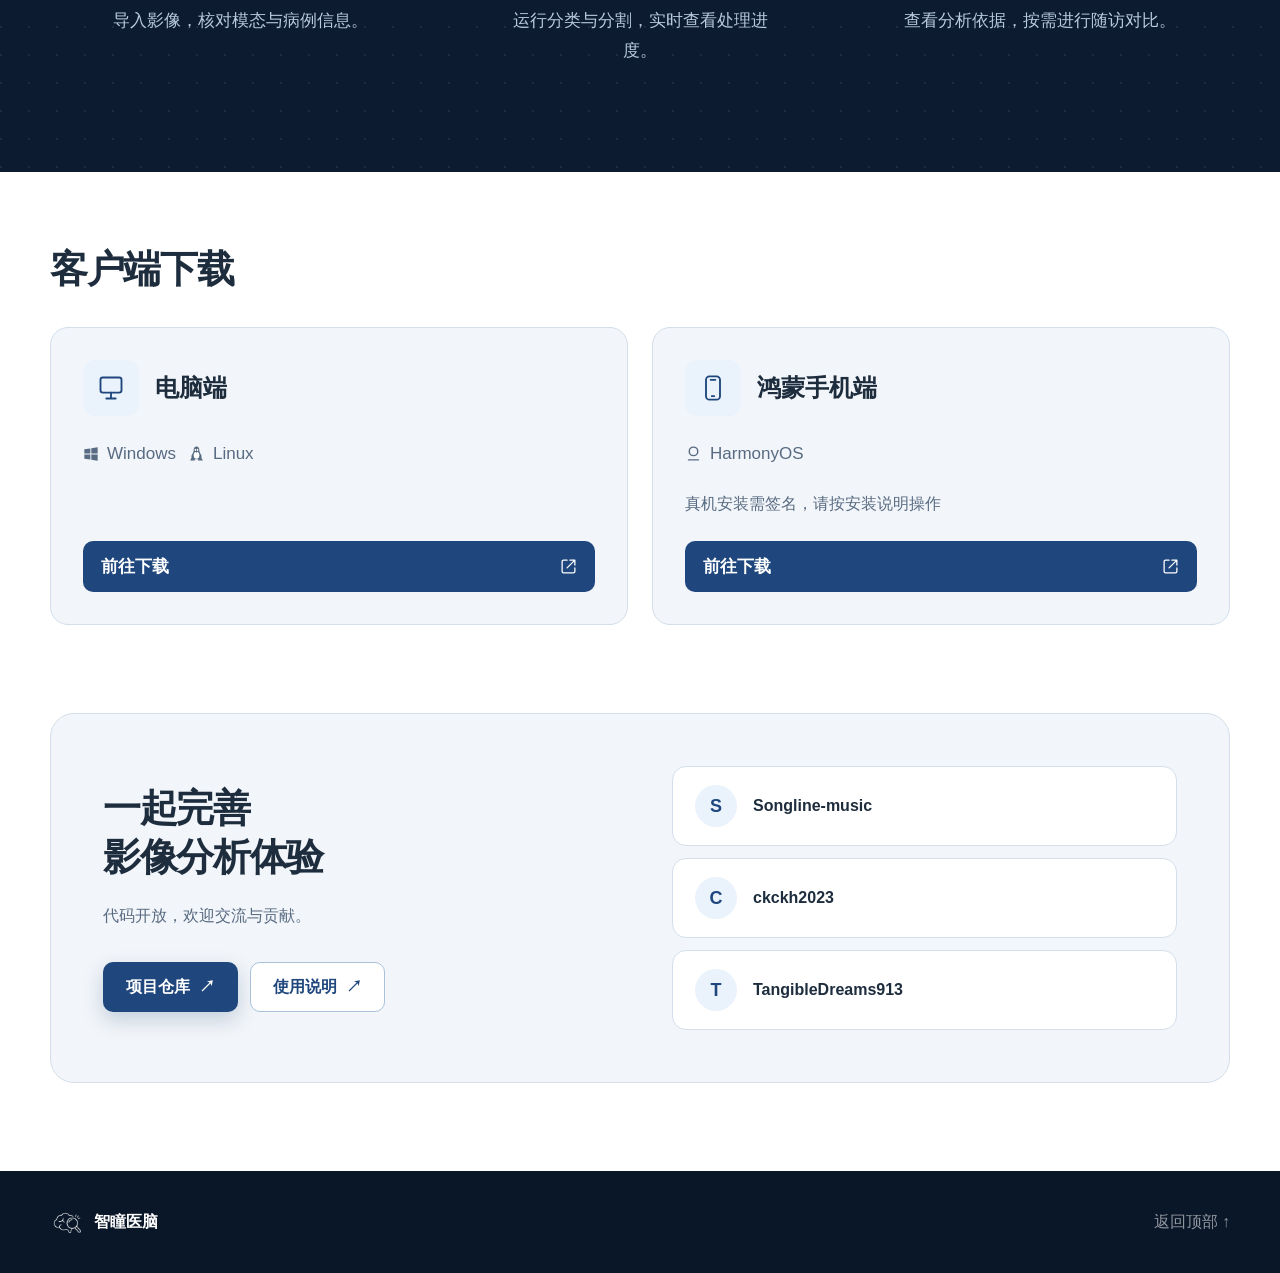
==== commit 40bd2393: "适配客户端下载" ====
--- a/index.html
+++ b/index.html
@@ -8,7 +8,7 @@
     <link rel="icon" type="image/png" href="./assets/icon_exp.png?v=2">
     <script src="./js/theme-init.js"></script>
     <link rel="stylesheet" href="./css/theme.css">
-    <link rel="stylesheet" href="./css/showcase.css">
+    <link rel="stylesheet" href="./css/showcase.css?v=4">
 </head>
 <body>
     <a class="skip-link" href="#mainContent">跳到主要内容</a>
@@ -16,20 +16,19 @@
     <header class="site-header" id="top">
         <div class="header-inner">
             <div class="brand-zone" id="brandZone">
-                <a class="easter-trigger" id="easterTrigger" href="game.html" aria-label="打开彩蛋小游戏">点击我</a>
+                <a class="easter-trigger" id="easterTrigger" href="game.html" aria-label="打开彩蛋小游戏">✦</a>
                 <button class="draggable-logo" id="draggableLogo" type="button" aria-label="BTIR 项目 Logo，可拖动以发现彩蛋" title="这个 Logo 好像可以拖动……">
                     <span class="logo-mark" aria-hidden="true"></span>
                 </button>
                 <a class="brand-copy" href="#top" aria-label="返回页面顶部">
-                    <strong>BTIR</strong>
-                    <span>脑肿瘤 MRI 图像分析</span>
+                    <strong>智瞳医脑</strong>
                 </a>
             </div>
 
             <nav class="site-nav" aria-label="页面导航">
                 <a href="#capabilities">核心能力</a>
                 <a href="#workflow">分析流程</a>
-                <a href="#technology">技术架构</a>
+                <a href="#clients">客户端下载</a>
                 <a href="#opensource">开源协作</a>
             </nav>
 
@@ -38,8 +37,6 @@
                     <svg class="moon-icon" viewBox="0 0 20 20" aria-hidden="true"><path d="M16.4 12.2A6.8 6.8 0 0 1 7.8 3.6a6.8 6.8 0 1 0 8.6 8.6Z"/></svg>
                     <svg class="sun-icon" viewBox="0 0 20 20" aria-hidden="true"><circle cx="10" cy="10" r="3.2"/><path d="M10 1.8v2M10 16.2v2M1.8 10h2M16.2 10h2M4.2 4.2l1.4 1.4M14.4 14.4l1.4 1.4M15.8 4.2l-1.4 1.4M5.6 14.4l-1.4 1.4"/></svg>
                 </button>
-                <button class="header-github repo-trigger" type="button" data-repo-modal>仓库链接</button>
-                <a class="header-enter app-link" href="https://btir.online/">进入工作台</a>
             </div>
             <button class="mobile-menu" id="mobileMenu" type="button" aria-label="展开导航" aria-expanded="false">
                 <span></span><span></span><span></span>
@@ -50,87 +47,50 @@
     <main id="mainContent">
         <section class="hero section-shell" aria-labelledby="heroTitle">
             <div class="hero-copy reveal-item">
-                <div class="eyebrow"><span class="status-dot"></span> 四模态 MRI · 双模型协同分析</div>
-                <h1 id="heroTitle">让复杂脑部影像，<br><span>转化为清晰的分析证据</span></h1>
-                <p class="hero-lead">BTIR 面向脑肿瘤 MRI 的完整分析流程。在浏览器内完成病例上传、ViT 分类、SuperLightNet 3D 分割与 AI 辅助解读，并以切片、定量特征、随访对比和三维影像呈现结果。</p>
+                <h1 id="heroTitle">看清脑部影像，<br><span>让分析更有依据</span></h1>
+                <p class="hero-lead">上传脑部影像，完成智能分析、三维查看与随访对比。</p>
                 <div class="hero-actions">
-                    <a class="button primary app-link" href="https://btir.online/">开始分析病例 <span aria-hidden="true">→</span></a>
-                    <a class="button secondary" href="#workflow">了解分析流程</a>
-                </div>
-                <div class="hero-notes" aria-label="平台特性">
-                    <span><i>✓</i> 本地模型推理</span>
-                    <span><i>✓</i> 多用户数据隔离</span>
-                    <span><i>✓</i> WebGL 3D 查看</span>
+                    <a class="button primary" href="https://github.com/ckckh2023/BTIR-BrainTumor-ImageRecognition/blob/main/README.md#快速开始" target="_blank" rel="noopener noreferrer">开始使用 <span aria-hidden="true">→</span></a>
                 </div>
             </div>
 
-            <div class="hero-visual reveal-item" aria-label="BTIR 分析界面概念图">
+            <div class="hero-visual reveal-item" aria-label="脑部三维影像示意图">
                 <div class="visual-glow"></div>
                 <div class="scan-console">
-                    <div class="console-topbar">
-                        <span class="console-title"><i></i> 病例分析 / Case 024</span>
-                        <span class="console-state">分析完成</span>
-                    </div>
-                    <div class="console-body">
-                        <div class="mri-stage">
-                            <div class="mri-orbit orbit-one"></div>
-                            <div class="mri-orbit orbit-two"></div>
-                            <div class="brain-slice" aria-hidden="true">
-                                <div class="brain-half left"></div><div class="brain-half right"></div>
-                                <span class="tumor-zone"></span><span class="scan-beam"></span>
-                            </div>
-                            <span class="axis axis-top">A</span><span class="axis axis-bottom">P</span>
-                        </div>
-                        <div class="result-stack">
-                            <div class="result-card featured">
-                                <div><span>综合结论</span><strong>发现异常区域</strong></div>
-                                <div class="confidence-ring"><span>91<small>%</small></span></div>
-                            </div>
-                            <div class="mini-chart-card">
-                                <div class="mini-label"><span>切片概率分布</span><b>ViT</b></div>
-                                <svg viewBox="0 0 230 64" role="img" aria-label="切片概率趋势示意图">
-                                    <defs><linearGradient id="chartFill" x1="0" y1="0" x2="0" y2="1"><stop offset="0" stop-color="var(--btir-accent)" stop-opacity=".35"/><stop offset="1" stop-color="var(--btir-accent)" stop-opacity="0"/></linearGradient></defs>
-                                    <path class="chart-area" d="M0 59 C25 58 33 48 49 50 S73 42 87 40 S105 44 118 28 S142 7 157 18 S177 34 190 25 S209 10 230 13 V64 H0Z"/>
-                                    <path class="chart-line" d="M0 59 C25 58 33 48 49 50 S73 42 87 40 S105 44 118 28 S142 7 157 18 S177 34 190 25 S209 10 230 13"/>
-                                </svg>
-                            </div>
-                            <div class="metric-row">
-                                <div><span>WT 体积</span><strong>164.8 <small>cm³</small></strong></div>
-                                <div><span>ET 体积</span><strong>28.7 <small>cm³</small></strong></div>
-                            </div>
+                    <div class="console-topbar">三维影像示意</div>
+                    <div class="mri-stage" aria-hidden="true">
+                        <div class="mri-orbit orbit-one"></div>
+                        <div class="mri-orbit orbit-two"></div>
+                        <div class="brain-slice">
+                            <div class="brain-half left"></div><div class="brain-half right"></div>
+                            <span class="tumor-zone"></span><span class="scan-beam"></span>
                         </div>
                     </div>
                 </div>
-                <div class="floating-chip chip-one"><span>3D</span> 体渲染</div>
-                <div class="floating-chip chip-two"><span>4</span> 模态配准</div>
             </div>
         </section>
 
         <section class="content-section section-shell" id="capabilities">
             <div class="section-heading reveal-item">
-                <div><span class="section-kicker">CORE CAPABILITIES</span><h2>从影像输入到可信结果</h2></div>
-                <p>覆盖病例上传、模型分析、结果展示与长期任务管理，让每一步都有迹可循。</p>
+                <div><h2>一份影像，多个分析视角</h2></div>
+
             </div>
             <div class="capability-grid">
                 <article class="capability-card reveal-item">
-                    <span class="card-index">01</span><div class="cap-icon upload-icon"><i></i></div>
-                    <h3>灵活的病例输入</h3><p>支持四模态 NIfTI、原始 DICOM 文件夹与 ZIP，自动匹配并转换 FLAIR、T1CE、T1、T2，异常时提供人工校正。</p>
-                    <ul><li>拖拽上传</li><li>模态自动识别</li><li>输入完整性校验</li></ul>
+                    <div class="cap-icon upload-icon"><i></i></div>
+                    <h3>灵活的病例输入</h3><p>导入影像，自动核对所需模态。</p>
                 </article>
                 <article class="capability-card reveal-item">
-                    <span class="card-index">02</span><div class="cap-icon model-icon"><i></i></div>
-                    <h3>双模型协同分析</h3><p>本地 ViT 多切片分类与 SuperLightNet 三维分割相互补充，组合病例级判断、空间定位与体积证据。</p>
-                    <ul><li>分类置信度</li><li>三维区域分割</li><li>综合一致性判断</li></ul>
+                    <div class="cap-icon model-icon"><i></i></div>
+                    <h3>双模型协同分析</h3><p>结合分类与分割，判断并定位异常。</p>
                 </article>
                 <article class="capability-card reveal-item">
-                    <span class="card-index">03</span><div class="cap-icon result-icon"><i></i></div>
-                    <h3>可理解的结果呈现</h3><p>以综合结论为先，结合切片概率曲线、分割叠加、区域明细和结构化 AI 解读，降低阅读成本。</p>
-                    <ul><li>关键影像特征</li><li>量化指标</li><li>AI 辅助分析</li></ul>
+                    <div class="cap-icon result-icon"><i></i></div>
+                    <h3>可理解的结果呈现</h3><p>直观查看分析结论与影像依据。</p>
                 </article>
                 <article class="capability-card reveal-item">
-                    <span class="card-index">04</span><div class="cap-icon cube-icon"><i></i></div>
-                    <h3>三维与随访视角</h3><p>切换四模态、三视图与体渲染，叠加预测掩码；同一病例可选择历史检查并进行变化对比。</p>
-                    <ul><li>WebGL2 查看器</li><li>掩码透明度</li><li>历史检查对比</li></ul>
+                    <div class="cap-icon cube-icon"><i></i></div>
+                    <h3>三维与随访视角</h3><p>查看三维影像，对比历史变化。</p>
                 </article>
             </div>
         </section>
@@ -138,84 +98,89 @@
         <section class="workflow-section" id="workflow">
             <div class="section-shell">
                 <div class="section-heading light reveal-item">
-                    <div><span class="section-kicker">ANALYSIS WORKFLOW</span><h2>三步，建立完整影像证据链</h2></div>
-                    <p>从原始数据到结构化结论，系统持续展示处理状态与结果来源。</p>
+                    <div><h2>从上传到审阅，只需三步</h2></div>
+
                 </div>
                 <div class="workflow-grid">
-                    <article class="workflow-step reveal-item"><span class="step-number">01</span><div class="step-visual upload-visual"><i></i><b>FLAIR</b><b>T1CE</b><b>T1</b><b>T2</b></div><h3>上传并核对病例</h3><p>导入影像，系统完成模态匹配、DICOM 转换和输入完整性检查。</p></article>
-                    <article class="workflow-step reveal-item"><span class="step-number">02</span><div class="step-visual inference-visual"><span></span><i></i><em>AI</em></div><h3>执行本地模型分析</h3><p>分类与三维分割任务异步运行，可实时查看排队、推理与完成状态。</p></article>
-                    <article class="workflow-step reveal-item"><span class="step-number">03</span><div class="step-visual report-visual"><i></i><span></span><b></b></div><h3>审阅并对比结果</h3><p>综合查看概率、区域、切片与三维影像，按需进行随访对比。</p></article>
+                    <article class="workflow-step reveal-item"><span class="step-number">01</span><div class="step-visual upload-visual" aria-hidden="true"><i></i><b></b><b></b><b></b><b></b></div><h3>上传并核对病例</h3><p>导入影像，核对模态与病例信息。</p></article>
+                    <article class="workflow-step reveal-item"><span class="step-number">02</span><div class="step-visual inference-visual"><span></span><i></i><em aria-hidden="true">✦</em></div><h3>执行本地模型分析</h3><p>运行分类与分割，实时查看处理进度。</p></article>
+                    <article class="workflow-step reveal-item"><span class="step-number">03</span><div class="step-visual report-visual"><i></i><span></span><b></b></div><h3>审阅并对比结果</h3><p>查看分析依据，按需进行随访对比。</p></article>
                 </div>
             </div>
         </section>
 
-        <section class="content-section section-shell" id="technology">
-            <div class="section-heading reveal-item">
-                <div><span class="section-kicker">TECHNOLOGY</span><h2>为影像分析构建的技术底座</h2></div>
-                <p>浏览器、API、任务队列与本地模型职责清晰，原始影像不会发送给 AI 解读服务。</p>
-            </div>
-            <div class="architecture-wrap reveal-item">
-                <div class="architecture-copy">
-                    <span class="architecture-label">LOCAL-FIRST PIPELINE</span>
-                    <h3>数据流清晰，分析过程可追溯</h3>
-                    <p>前端通过鉴权 API 访问数据；Redis 与 RQ 调度计算任务，模型产出统一的结构化结果。AI 辅助分析只接收本地模型产生的定量信息。</p>
-                    <div class="tech-chips"><span>FastAPI</span><span>PyTorch</span><span>Redis + RQ</span><span>SQLite</span><span>NiiVue</span><span>WebGL2</span></div>
-                </div>
-                <div class="architecture-flow" aria-label="平台数据流">
-                    <div class="flow-node browser-node"><i></i><strong>浏览器前端</strong><span>上传 · 查看 · 对比</span></div>
-                    <span class="flow-arrow">→</span>
-                    <div class="flow-column"><div class="flow-node"><strong>FastAPI</strong><span>鉴权与任务接口</span></div><div class="flow-node"><strong>SQLite</strong><span>用户与任务记录</span></div></div>
-                    <span class="flow-arrow">→</span>
-                    <div class="flow-column"><div class="flow-node accent-node"><strong>ViT</strong><span>多切片分类</span></div><div class="flow-node violet-node"><strong>SuperLightNet</strong><span>3D 分割</span></div></div>
-                </div>
-            </div>
-            <div class="platform-grid">
-                <article><strong>任务可追踪</strong><span>异步提交、进度轮询、取消、失败重试、归档与恢复。</span></article>
-                <article><strong>部署可选择</strong><span>支持 CPU、CUDA 与 Linux ROCm 运行环境。</span></article>
-                <article><strong>访问有边界</strong><span>JWT 登录隔离、用户配额、管理员审计查询。</span></article>
-                <article><strong>质量有保障</strong><span>单元测试、接口契约与可选浏览器端到端测试。</span></article>
+        <section class="clients-section section-shell" id="clients" aria-labelledby="clientsHeading">
+            <div class="section-heading reveal-item"><h2 id="clientsHeading">客户端下载</h2></div>
+            <div class="download-grid">
+                <article class="download-card" aria-labelledby="desktopHeading">
+                    <div class="download-card-heading">
+                        <span class="download-device" aria-hidden="true">
+                            <svg viewBox="0 0 24 24" width="28" height="28" fill="none" stroke="currentColor" stroke-width="1.6" stroke-linecap="round" stroke-linejoin="round"><rect x="3" y="3" width="18" height="13" rx="2"></rect><path d="M8 21h8m-4-5v5"></path></svg>
+                        </span>
+                        <h3 id="desktopHeading">电脑端</h3>
+                    </div>
+                    <ul class="download-platforms" aria-label="支持的平台">
+                        <li>
+                            <svg viewBox="0 0 24 24" width="16" height="16" fill="currentColor" aria-hidden="true"><path d="m2 5 9-1.3v7.5H2zm10.5-1.5L22 2v9.2h-9.5zM2 12.8h9v7.5L2 19zm10.5 0H22V22l-9.5-1.4z"></path></svg>
+                            Windows
+                        </li>
+                        <li>
+                            <svg viewBox="0 0 24 24" width="17" height="17" aria-hidden="true"><path fill="currentColor" d="M12 2c-3 0-4.2 2.7-4 5.6.1 2-1.4 3.9-2.5 6.2-1.5 3.3-.3 6.4 3.1 6.4h6.8c3.4 0 4.6-3.1 3.1-6.4C17.4 11.5 15.9 9.6 16 7.6 16.2 4.7 15 2 12 2Z"></path><ellipse cx="12" cy="14.5" rx="4" ry="5" fill="var(--btir-surface)"></ellipse><ellipse cx="10.5" cy="7" rx="1.1" ry="1.6" fill="var(--btir-surface)"></ellipse><ellipse cx="13.5" cy="7" rx="1.1" ry="1.6" fill="var(--btir-surface)"></ellipse><path d="m10 9 2-1 2 1-2 2zM5 18l4 1 1 3H3zm14 0-4 1-1 3h7z" fill="currentColor"></path></svg>
+                            Linux
+                        </li>
+                    </ul>
+                    <p class="download-release-status" data-release-status="pc" role="status">查看客户端分支与安装说明</p>
+                    <a class="download-action" data-client="pc" href="https://github.com/ckckh2023/BTIR-Client/tree/PC" target="_blank" rel="noopener noreferrer" aria-label="前往 GitHub 获取 PC 客户端（新标签页）">
+                        <span>前往下载</span>
+                        <svg viewBox="0 0 24 24" width="17" height="17" fill="none" stroke="currentColor" stroke-width="1.8" stroke-linecap="round" stroke-linejoin="round" aria-hidden="true"><path d="M14 3h7v7m0-7L10 14M10 3H5a2 2 0 0 0-2 2v14a2 2 0 0 0 2 2h14a2 2 0 0 0 2-2v-5"></path></svg>
+                    </a>
+                </article>
+
+                <article class="download-card" aria-labelledby="harmonyHeading">
+                    <div class="download-card-heading">
+                        <span class="download-device" aria-hidden="true">
+                            <svg viewBox="0 0 24 24" width="28" height="28" fill="none" stroke="currentColor" stroke-width="1.6" stroke-linecap="round" stroke-linejoin="round"><rect x="6" y="2" width="12" height="20" rx="3"></rect><path d="M10 5h4m-3 14h2"></path></svg>
+                        </span>
+                        <h3 id="harmonyHeading">鸿蒙手机端</h3>
+                    </div>
+                    <ul class="download-platforms" aria-label="支持的平台">
+                        <li>
+                            <svg viewBox="0 0 24 24" width="17" height="17" fill="none" stroke="currentColor" stroke-width="2" stroke-linecap="round" aria-hidden="true"><circle cx="12" cy="9" r="6"></circle><path d="M5 21h14"></path></svg>
+                            HarmonyOS
+                        </li>
+                    </ul>
+                    <p class="download-card-note">真机安装需签名，请按安装说明操作</p>
+                    <p class="download-release-status" data-release-status="harmony" role="status">查看客户端分支与安装说明</p>
+                    <a class="download-action" data-client="harmony" href="https://github.com/ckckh2023/BTIR-Client/tree/Mobile-HarmonyOS" target="_blank" rel="noopener noreferrer" aria-label="前往 GitHub 获取鸿蒙客户端（新标签页）">
+                        <span>前往下载</span>
+                        <svg viewBox="0 0 24 24" width="17" height="17" fill="none" stroke="currentColor" stroke-width="1.8" stroke-linecap="round" stroke-linejoin="round" aria-hidden="true"><path d="M14 3h7v7m0-7L10 14M10 3H5a2 2 0 0 0-2 2v14a2 2 0 0 0 2 2h14a2 2 0 0 0 2-2v-5"></path></svg>
+                    </a>
+                </article>
             </div>
         </section>
 
         <section class="open-section section-shell" id="opensource">
             <div class="open-card reveal-item">
                 <div class="open-copy">
-                    <span class="section-kicker">OPEN SOURCE & COLLABORATION</span>
-                    <h2>开放代码，共同完善<br>医学影像分析体验</h2>
-                    <p>BTIR 采用 MIT 许可证开源。欢迎查看源码、提交 Issue、完善文档或参与功能贡献。</p>
-                    <div class="contributors" aria-label="项目贡献者">
-                        <a href="https://blog.songline-blog.com" target="_blank" rel="noopener noreferrer"><img src="https://blog.songline-blog.com/uploads/songline/snowMan.png?size=64" alt="Songline-music" loading="lazy"><b>Songline-music</b></a>
-                        <a href="https://xiao-blog.top" target="_blank" rel="noopener noreferrer"><img src="https://xiao-blog.top/assets/icons/head.jpg" alt="ckckh2023" loading="lazy"><b>ckckh2023</b></a>
-                        <a href="https://github.com/TangibleDreams913" target="_blank" rel="noopener noreferrer"><img src="https://github.com/TangibleDreams913.png?size=64" alt="TangibleDreams913" loading="lazy"><b>TangibleDreams913</b></a>
-                    </div>
-                    <div class="open-actions"><button class="button primary repo-trigger" type="button" data-repo-modal>访问项目仓库 <span aria-hidden="true">↗</span></button><button class="button secondary repo-trigger" type="button" data-repo-modal>查看使用说明</button></div>
+
+                    <h2>一起完善<br>影像分析体验</h2>
+                    <p>代码开放，欢迎交流与贡献。</p>
+                    <div class="open-actions"><a class="button primary" href="https://github.com/ckckh2023/BTIR-BrainTumor-ImageRecognition" target="_blank" rel="noopener noreferrer">项目仓库 <span aria-hidden="true">↗</span></a><a class="button secondary" href="https://github.com/ckckh2023/BTIR-BrainTumor-ImageRecognition/blob/main/README.md#使用流程" target="_blank" rel="noopener noreferrer">使用说明 <span aria-hidden="true">↗</span></a></div>
                 </div>
-                <div class="code-window" aria-hidden="true">
-                    <div class="code-top"><span></span><span></span><span></span><b>frontend_result.json</b></div>
-                    <pre><code><em>{</em>
-  <i>"classification"</i>: {
-    <i>"class"</i>: <b>"yes"</b>,
-    <i>"confidence"</i>: <strong>0.91</strong>
-  },
-  <i>"segmentation"</i>: {
-    <i>"regions"</i>: [<b>"WT"</b>, <b>"TC"</b>, <b>"ET"</b>],
-    <i>"status"</i>: <b>"succeeded"</b>
-  }
-<em>}</em></code></pre>
+                <div class="contributors" aria-label="项目贡献者">
+                    <a href="https://blog.songline-blog.com" target="_blank" rel="noopener noreferrer"><span class="contributor-avatar" aria-hidden="true"><span>S</span><img src="https://blog.songline-blog.com/uploads/songline/snowMan.png?size=64" alt="" loading="lazy"></span><b>Songline-music</b></a>
+                    <a href="https://xiao-blog.top" target="_blank" rel="noopener noreferrer"><span class="contributor-avatar" aria-hidden="true"><span>C</span><img src="https://xiao-blog.top/assets/icons/head.jpg" alt="" loading="lazy"></span><b>ckckh2023</b></a>
+                    <a href="https://github.com/TangibleDreams913" target="_blank" rel="noopener noreferrer"><span class="contributor-avatar" aria-hidden="true"><span>T</span><img src="https://github.com/TangibleDreams913.png?size=64" alt="" loading="lazy"></span><b>TangibleDreams913</b></a>
                 </div>
             </div>
-        </section>
-
-        <section class="final-cta">
-            <div class="section-shell reveal-item"><span>READY TO EXPLORE?</span><h2>从一份测试病例开始体验 BTIR</h2><p>下载示例影像，走完上传、分析与结果查看的完整流程。</p><div><a class="button white app-link" href="https://btir.online/">进入分析工作台</a><button class="button ghost repo-trigger" type="button" data-repo-modal>获取测试病例</button></div></div>
         </section>
     </main>
 
     <footer class="site-footer">
-        <div class="section-shell"><div class="footer-brand"><span class="footer-logo" aria-hidden="true"></span><div><strong>BTIR</strong><span>脑肿瘤 MRI 图像分析平台</span></div></div><p>本项目仅用于研究与技术交流，分析结果不能替代专业医学诊断。</p><div class="footer-links"><button class="footer-repo repo-trigger" type="button" data-repo-modal>仓库与说明</button><a class="scroll-top" href="#top">返回顶部 ↑</a></div></div>
+        <div class="section-shell"><div class="footer-brand"><span class="footer-logo" aria-hidden="true"></span><div><strong>智瞳医脑</strong></div></div><div class="footer-links"><a class="scroll-top" href="#top">返回顶部 ↑</a></div></div>
     </footer>
-    <div class="repo-modal" id="repoModal" hidden><div class="repo-backdrop" data-repo-close></div><section class="repo-dialog" role="dialog" aria-modal="true" aria-labelledby="repoModalTitle"><button class="repo-close" type="button" aria-label="关闭仓库选择" data-repo-close>×</button><span>PROJECT REPOSITORY</span><h2 id="repoModalTitle">选择访问仓库</h2><p>当前项目已迁移至 GitCode；原 GitHub 账号被标记，链接打开时暂时显示 404。</p><div class="repo-options"><a class="repo-option gitcode-option" href="https://gitcode.com/ckckh2023/BTIR-BrainTumor-ImageRecognition" target="_blank" rel="noopener noreferrer"><b>GitCode</b><small>当前仓库 · 推荐访问</small><i aria-hidden="true">↗</i></a><a class="repo-option github-option" href="https://github.com/ckckh2023/BTIR-BrainTumor-ImageRecognition" target="_blank" rel="noopener noreferrer"><b>GitHub</b><small>原仓库 · 账号被标记，暂时 404</small><i aria-hidden="true">↗</i></a></div></section></div>
     <div class="drag-hint" id="dragHint" role="status">拖动 Logo，看看下面藏了什么</div>
     <script src="./js/showcase.js"></script>
+    <script src="./js/download.js"></script>
 </body>
 </html>
--- a/css/showcase.css
+++ b/css/showcase.css
@@ -2,129 +2,275 @@
 body { min-width: 320px; color: var(--btir-text); background: var(--btir-surface); font-family: var(--btir-font); line-height: 1.6; overflow-x: hidden; }
 a { color: inherit; }
 button, a { -webkit-tap-highlight-color: transparent; }
-.section-shell { width: min(1180px, calc(100% - 48px)); margin-inline: auto; }
 .skip-link { position: fixed; left: 16px; top: -60px; z-index: 999; padding: 9px 14px; color: #fff; background: var(--btir-primary); border-radius: 6px; text-decoration: none; transition: top .2s; }
 .skip-link:focus { top: 12px; }
-
 .site-header { position: sticky; top: 0; z-index: 100; height: 72px; background: color-mix(in srgb, var(--btir-surface) 91%, transparent); border-bottom: 1px solid color-mix(in srgb, var(--btir-border) 78%, transparent); backdrop-filter: blur(18px); }
-.header-inner { position: relative; width: min(1240px, calc(100% - 40px)); height: 100%; margin-inline: auto; display: grid; grid-template-columns: 1fr auto 1fr; gap: 28px; align-items: center; }
 .brand-zone { position: relative; display: flex; align-items: center; min-width: 260px; height: 52px; }
 .draggable-logo { position: absolute; z-index: 3; left: 0; top: 6px; width: 46px; height: 46px; padding: 0; overflow: hidden; border: 1px solid var(--btir-border); background: #fff; border-radius: 11px; cursor: grab; touch-action: none; user-select: none; filter: drop-shadow(0 4px 8px rgba(31, 71, 125, .12)); transition: background-color .2s, border-color .2s, box-shadow .2s, transform .08s linear; }
 .draggable-logo:hover { box-shadow: 0 0 0 4px var(--btir-primary-soft); }
 .draggable-logo.dragging { cursor: grabbing; box-shadow: 0 0 0 4px var(--btir-primary-soft), var(--btir-shadow-md); transition: box-shadow .2s; }
 .draggable-logo:focus-visible, .easter-trigger:focus-visible { outline: 3px solid var(--btir-accent); outline-offset: 3px; }
 .logo-mark { display: block; width: 100%; height: 100%; pointer-events: none; user-select: none; background-color: var(--btir-primary); -webkit-mask: url('../assets/icon_exp.png') center / 82% no-repeat; mask: url('../assets/icon_exp.png') center / 82% no-repeat; }
-[data-theme="dark"] .draggable-logo { border-color: var(--btir-border); background: #07111f; }.draggable-logo .logo-mark { background-color: var(--btir-primary); }[data-theme="dark"] .draggable-logo .logo-mark { background-color: #fff; }
-.easter-trigger { position: absolute; left: 0; top: 6px; z-index: 2; width: 46px; height: 46px; display: grid; place-items: center; padding: 4px; color: #fff; background: linear-gradient(135deg, #de4c61, #b42318); border-radius: 11px; font-size: 10px; font-weight: 800; line-height: 1.1; text-align: center; text-decoration: none; box-shadow: 0 5px 14px rgba(180, 35, 24, .22); opacity: .18; transition: opacity .2s, transform .2s; }
+[data-theme="dark"] .draggable-logo { border-color: var(--btir-border); background: #07111f; }
+.draggable-logo .logo-mark { background-color: var(--btir-primary); }
+[data-theme="dark"] .draggable-logo .logo-mark { background-color: #fff; }
+.easter-trigger { position: absolute; left: 0; top: 6px; z-index: 2; width: 46px; height: 46px; display: grid; place-items: center; padding: 4px; color: #fff; background: linear-gradient(135deg, #de4c61, #b42318); border-radius: 11px; font-size: 16px; font-weight: 800; line-height: 1.1; text-align: center; text-decoration: none; box-shadow: 0 5px 14px rgba(180, 35, 24, .22); opacity: .18; transition: opacity .2s, transform .2s; }
 .brand-zone.logo-moved .easter-trigger { opacity: 1; animation: secret-pulse 1.8s ease-in-out infinite; }
 .brand-copy { margin-left: 56px; display: flex; flex-direction: column; min-width: 0; text-decoration: none; line-height: 1.15; }
 .brand-copy strong { color: var(--btir-primary); font-size: 21px; letter-spacing: .06em; }
-.brand-copy span { margin-top: 4px; color: var(--btir-text-muted); font-size: 10px; white-space: nowrap; letter-spacing: .08em; }
 .site-nav { display: flex; align-items: center; gap: 28px; }
-.site-nav a { position: relative; padding: 24px 0; color: var(--btir-text-secondary); font-size: 13px; font-weight: 650; text-decoration: none; white-space: nowrap; }
 .site-nav a::after { content: ''; position: absolute; left: 50%; bottom: 15px; width: 0; height: 2px; background: var(--btir-primary); transform: translateX(-50%); transition: width .2s; }
 .site-nav a:hover { color: var(--btir-primary); }
 .site-nav a:hover::after { width: 100%; }
 .header-actions { justify-self: end; display: flex; align-items: center; gap: 10px; }
-.icon-button { display: grid; place-items: center; width: 36px; height: 36px; color: var(--btir-text-secondary); background: transparent; border: 1px solid transparent; border-radius: 8px; cursor: pointer; }
 .icon-button:hover { color: var(--btir-primary); background: var(--btir-primary-soft); }
 .icon-button svg { width: 18px; height: 18px; fill: none; stroke: currentColor; stroke-width: 1.5; stroke-linecap: round; stroke-linejoin: round; }
 .sun-icon { display: none; }
 [data-theme="dark"] .moon-icon { display: none; }
 [data-theme="dark"] .sun-icon { display: block; }
-.header-github { padding: 8px 5px; color: var(--btir-text-secondary); font-size: 13px; font-weight: 650; text-decoration: none; }
-.header-github:hover { color: var(--btir-primary); }
-.repo-trigger { appearance: none; font-family: inherit; cursor: pointer; background: transparent; }.header-github { border: 0; background: transparent; }.footer-repo { padding: 0; color: inherit; background: transparent; border: 0; font: inherit; cursor: pointer; }.footer-repo:hover { color: #fff; }
-.header-enter { padding: 9px 15px; color: #fff; background: var(--btir-primary); border-radius: 7px; font-size: 12px; font-weight: 700; text-decoration: none; box-shadow: 0 5px 14px rgba(31, 71, 125, .16); }
-.header-enter:hover { background: var(--btir-primary-hover); transform: translateY(-1px); }
 .mobile-menu { display: none; width: 38px; height: 38px; padding: 9px; background: transparent; border: 1px solid var(--btir-border); border-radius: 8px; }
 .mobile-menu span { display: block; height: 2px; margin: 3px 0; background: var(--btir-text); border-radius: 2px; }
-
-.hero { position: relative; min-height: 630px; display: grid; grid-template-columns: .94fr 1.06fr; gap: 60px; align-items: center; padding-block: 68px 78px; }
 .hero::before { content: ''; position: absolute; left: -220px; top: -160px; width: 500px; height: 500px; background: radial-gradient(circle, color-mix(in srgb, var(--btir-primary) 11%, transparent), transparent 68%); pointer-events: none; }
-.eyebrow, .section-kicker { color: var(--btir-accent); font-size: 11px; font-weight: 800; letter-spacing: .12em; }
-.eyebrow { display: inline-flex; align-items: center; gap: 8px; padding: 6px 11px; background: var(--btir-primary-soft); border: 1px solid color-mix(in srgb, var(--btir-primary) 16%, var(--btir-border)); border-radius: 999px; }
-.status-dot { width: 6px; height: 6px; background: var(--btir-success); border-radius: 50%; box-shadow: 0 0 0 4px color-mix(in srgb, var(--btir-success) 14%, transparent); }
-.hero h1 { max-width: 650px; margin: 22px 0 20px; font-size: clamp(38px, 4.1vw, 58px); line-height: 1.13; letter-spacing: -.055em; }
 .hero h1 span { color: var(--btir-primary); }
-.hero-lead { max-width: 600px; color: var(--btir-text-secondary); font-size: 15px; line-height: 1.9; }
-.hero-actions, .open-actions { display: flex; flex-wrap: wrap; gap: 12px; margin-top: 30px; }
-.button { display: inline-flex; align-items: center; justify-content: center; gap: 9px; min-height: 44px; padding: 10px 19px; border: 1px solid transparent; border-radius: 7px; font-size: 13px; font-weight: 750; text-decoration: none; transition: transform .2s, background .2s, border-color .2s, box-shadow .2s; }
 .button:hover { transform: translateY(-2px); }
 .button.primary { color: #fff; background: var(--btir-primary); box-shadow: 0 8px 20px color-mix(in srgb, var(--btir-primary) 22%, transparent); }
 .button.primary:hover { background: var(--btir-primary-hover); box-shadow: 0 11px 24px color-mix(in srgb, var(--btir-primary) 28%, transparent); }
 .button.secondary { color: var(--btir-primary); background: var(--btir-surface); border-color: var(--btir-border-strong); }
 .button.secondary:hover { border-color: var(--btir-primary); background: var(--btir-primary-soft); }
-.hero-notes { display: flex; flex-wrap: wrap; gap: 19px; margin-top: 25px; color: var(--btir-text-muted); font-size: 11px; }
-.hero-notes span { display: inline-flex; align-items: center; gap: 5px; }
-.hero-notes i { display: grid; place-items: center; width: 15px; height: 15px; color: var(--btir-success); background: color-mix(in srgb, var(--btir-success) 12%, transparent); border-radius: 50%; font-size: 9px; font-style: normal; font-weight: 900; }
 .hero-visual { position: relative; min-height: 466px; display: grid; place-items: center; }
 .visual-glow { position: absolute; inset: 2% -4% 2% 2%; background: radial-gradient(ellipse, color-mix(in srgb, var(--btir-accent) 15%, transparent), transparent 67%); filter: blur(4px); }
 .scan-console { position: relative; z-index: 2; width: min(620px, 100%); overflow: hidden; background: var(--btir-surface); border: 1px solid var(--btir-border); border-radius: 15px; box-shadow: 0 28px 70px rgba(30, 45, 62, .18), 0 8px 24px rgba(31, 71, 125, .08); transform: perspective(1100px) rotateY(-3deg) rotateX(1deg); }
 [data-theme="dark"] .scan-console { box-shadow: 0 28px 70px rgba(0,0,0,.42); }
-.console-topbar { height: 50px; padding: 0 18px; display: flex; align-items: center; justify-content: space-between; background: var(--btir-surface-muted); border-bottom: 1px solid var(--btir-border); color: var(--btir-text-secondary); font-size: 11px; }
-.console-title { display: flex; align-items: center; gap: 8px; }
-.console-title i { width: 8px; height: 8px; background: var(--btir-primary); border-radius: 3px; }
-.console-state { padding: 3px 8px; color: var(--btir-success); background: color-mix(in srgb, var(--btir-success) 12%, transparent); border-radius: 999px; font-weight: 700; }
-.console-body { min-height: 337px; display: grid; grid-template-columns: 1fr .88fr; }
 .mri-stage { position: relative; display: grid; place-items: center; min-height: 337px; overflow: hidden; background: radial-gradient(circle at 50% 47%, #263c59 0, #111e31 44%, #0a1321 75%); }
 .mri-stage::before { content: ''; position: absolute; inset: 0; opacity: .18; background-image: linear-gradient(rgba(121,168,219,.22) 1px, transparent 1px), linear-gradient(90deg, rgba(121,168,219,.22) 1px, transparent 1px); background-size: 32px 32px; }
 .brain-slice { position: relative; width: 195px; height: 245px; border: 1px solid rgba(143, 180, 222, .38); border-radius: 48% 48% 43% 43% / 42% 42% 55% 55%; background: radial-gradient(ellipse at center, rgba(218,228,238,.22) 0 12%, transparent 13%), radial-gradient(ellipse at center, #2c4057 0 20%, #74889b 21% 24%, #384c60 25% 36%, #9babb9 37% 39%, #25394e 40% 52%, #71879b 53% 56%, #18293b 57% 70%, transparent 71%); box-shadow: inset 0 0 28px rgba(182,209,233,.24), 0 0 38px rgba(73,127,183,.16); }
 .brain-half { position: absolute; top: 25%; width: 32%; height: 47%; opacity: .75; border: 8px double rgba(177,194,208,.42); border-radius: 48%; }
-.brain-half.left { left: 15%; transform: rotate(-8deg); }.brain-half.right { right: 15%; transform: rotate(8deg); }
+.brain-half.left { left: 15%; transform: rotate(-8deg); }
+.brain-half.right { right: 15%; transform: rotate(8deg); }
 .tumor-zone { position: absolute; right: 25%; top: 37%; width: 36px; height: 45px; background: radial-gradient(circle at 50% 45%, rgba(255,189,73,.96), rgba(219,75,71,.74) 48%, rgba(203,45,51,.08) 70%); border-radius: 48% 52% 42% 58%; filter: drop-shadow(0 0 9px rgba(230,78,68,.7)); animation: tumor-pulse 2.4s ease-in-out infinite; }
 .scan-beam { position: absolute; z-index: 4; left: 1%; right: 1%; height: 2px; top: 14%; background: linear-gradient(90deg, transparent, #6db5f5, transparent); box-shadow: 0 0 12px #6db5f5; animation: scan 4s ease-in-out infinite; }
-.mri-orbit { position: absolute; border: 1px solid rgba(104,159,214,.2); border-radius: 50%; }.orbit-one { width: 280px; height: 280px; }.orbit-two { width: 328px; height: 328px; border-style: dashed; animation: rotate 28s linear infinite; }
-.axis { position: absolute; z-index: 2; color: rgba(190,211,233,.7); font: 9px var(--btir-mono); }.axis-top { top: 13px; }.axis-bottom { bottom: 13px; }
-.result-stack { display: flex; flex-direction: column; gap: 10px; padding: 14px; background: var(--btir-bg); }
-.result-card, .mini-chart-card, .metric-row > div { background: var(--btir-surface); border: 1px solid var(--btir-border); border-radius: 9px; }
-.result-card { min-height: 104px; display: flex; align-items: center; justify-content: space-between; padding: 15px; }
-.result-card div:first-child { display: flex; flex-direction: column; gap: 6px; }.result-card span, .mini-label span, .metric-row span { color: var(--btir-text-muted); font-size: 9px; }.result-card strong { color: var(--btir-danger); font-size: 13px; }
-.confidence-ring { width: 62px; height: 62px; display: grid; place-items: center; border-radius: 50%; background: conic-gradient(var(--btir-danger) 0 91%, var(--btir-bg-soft) 91%); position: relative; }.confidence-ring::before { content: ''; position: absolute; inset: 5px; background: var(--btir-surface); border-radius: 50%; }.confidence-ring span { position: relative; color: var(--btir-danger); font-size: 16px; font-weight: 800; }.confidence-ring small { font-size: 8px; }
-.mini-chart-card { padding: 12px; }.mini-label { display: flex; justify-content: space-between; }.mini-label b { color: var(--btir-primary); font-size: 9px; }.mini-chart-card svg { display: block; width: 100%; margin-top: 7px; overflow: visible; }.chart-area { fill: url(#chartFill); }.chart-line { fill: none; stroke: var(--btir-accent); stroke-width: 2; stroke-linecap: round; }
-.metric-row { display: grid; grid-template-columns: 1fr 1fr; gap: 8px; }.metric-row > div { padding: 10px; }.metric-row span { display: block; }.metric-row strong { display: block; margin-top: 3px; font-size: 13px; }.metric-row small { color: var(--btir-text-muted); font-size: 8px; font-weight: 500; }
-.floating-chip { position: absolute; z-index: 3; display: flex; align-items: center; gap: 8px; padding: 8px 12px; color: var(--btir-text-secondary); background: color-mix(in srgb, var(--btir-surface) 92%, transparent); border: 1px solid var(--btir-border); border-radius: 8px; box-shadow: var(--btir-shadow-md); backdrop-filter: blur(8px); font-size: 10px; font-weight: 700; }.floating-chip span { display: grid; place-items: center; width: 24px; height: 24px; color: #fff; background: var(--btir-primary); border-radius: 6px; }.chip-one { right: 12px; top: -17px; }.chip-two { left: -18px; bottom: 28px; }
-
-.content-section { padding-block: 92px; }
-.section-heading { display: flex; justify-content: space-between; align-items: end; gap: 30px; margin-bottom: 38px; }.section-heading h2 { margin-top: 6px; font-size: clamp(28px, 3vw, 38px); line-height: 1.2; letter-spacing: -.035em; }.section-heading > p { max-width: 430px; color: var(--btir-text-secondary); font-size: 13px; line-height: 1.8; }
-.capability-grid { display: grid; grid-template-columns: repeat(4, 1fr); gap: 14px; }
-.capability-card { position: relative; min-height: 346px; padding: 27px 23px 23px; overflow: hidden; background: var(--btir-surface); border: 1px solid var(--btir-border); border-radius: 11px; box-shadow: var(--btir-shadow-sm); transition: transform .25s, border-color .25s, box-shadow .25s; }.capability-card:hover { transform: translateY(-5px); border-color: var(--btir-border-strong); box-shadow: var(--btir-shadow-md); }
-.card-index { position: absolute; right: 18px; top: 16px; color: var(--btir-border-strong); font: 700 11px var(--btir-mono); }
-.cap-icon { width: 45px; height: 45px; display: grid; place-items: center; margin-bottom: 23px; color: var(--btir-primary); background: var(--btir-primary-soft); border-radius: 9px; }.cap-icon i { position: relative; display: block; width: 21px; height: 21px; border: 1.8px solid currentColor; border-radius: 5px; }.upload-icon i::before { content: '↑'; position: absolute; inset: -7px 0 0; text-align: center; font-size: 17px; font-style: normal; font-weight: 800; }.model-icon i { border-radius: 50%; }.model-icon i::before, .model-icon i::after { content: ''; position: absolute; background: currentColor; }.model-icon i::before { left: 9px; top: -4px; width: 2px; height: 27px; }.model-icon i::after { top: 9px; left: -4px; width: 27px; height: 2px; }.result-icon i { border-width: 0 0 2px 2px; border-radius: 0; transform: skewY(-25deg); }
-.capability-card h3 { font-size: 17px; }.capability-card p { margin-top: 12px; color: var(--btir-text-secondary); font-size: 12px; line-height: 1.8; }.capability-card ul { position: relative; z-index: 2; display: flex; flex-wrap: wrap; gap: 6px; margin-top: 20px; padding: 0; list-style: none; }.capability-card li { padding: 4px 7px; color: var(--btir-text-muted); background: var(--btir-surface-muted); border: 1px solid var(--btir-border); border-radius: 4px; font-size: 9px; }.cube-icon i { transform: rotate(30deg) skewY(-15deg); border-radius: 2px; }
-
-.workflow-section { padding-block: 90px 96px; color: #fff; background: #0c1b2f; position: relative; overflow: hidden; }.workflow-section::before { content: ''; position: absolute; inset: 0; opacity: .07; background-image: radial-gradient(circle at 1px 1px, #fff 1px, transparent 0); background-size: 28px 28px; }.section-heading.light { position: relative; }.section-heading.light .section-kicker { color: #79b3e9; }.section-heading.light p { color: rgba(255,255,255,.58); }
-.workflow-grid { position: relative; display: grid; grid-template-columns: repeat(3, 1fr); gap: 20px; }.workflow-grid::before { content: ''; position: absolute; top: 135px; left: 20%; right: 20%; height: 1px; background: linear-gradient(90deg, transparent, rgba(121,179,233,.6), rgba(121,179,233,.6), transparent); }
-.workflow-step { position: relative; padding: 20px 25px 26px; text-align: center; }.step-number { color: #79b3e9; font: 700 10px var(--btir-mono); letter-spacing: .12em; }.step-visual { position: relative; z-index: 2; width: 170px; height: 150px; margin: 5px auto 22px; display: grid; place-items: center; }.workflow-step h3 { font-size: 17px; }.workflow-step p { max-width: 285px; margin: 10px auto 0; color: rgba(255,255,255,.58); font-size: 12px; line-height: 1.75; }
-.upload-visual { grid-template-columns: repeat(2, 48px); grid-template-rows: repeat(2, 38px); gap: 6px; }.upload-visual b { display: grid; place-items: center; width: 48px; height: 38px; color: #9dc8f0; background: #172b45; border: 1px solid #315272; border-radius: 5px; font: 700 8px var(--btir-mono); }.upload-visual i { position: absolute; width: 133px; height: 117px; border: 1px dashed rgba(121,179,233,.35); border-radius: 10px; }
-.inference-visual span { width: 96px; height: 96px; border: 1px solid #37648d; border-radius: 50%; box-shadow: 0 0 0 12px rgba(55,100,141,.15), 0 0 0 24px rgba(55,100,141,.08); }.inference-visual i { position: absolute; width: 2px; height: 115px; background: linear-gradient(transparent,#75b5eb,transparent); animation: rotate 5s linear infinite; }.inference-visual em { position: absolute; font: 800 20px var(--btir-mono); color: #8ac2f2; font-style: normal; }
-.report-visual i { position: absolute; width: 112px; height: 94px; background: #172b45; border: 1px solid #315272; border-radius: 8px; }.report-visual i::before { content: ''; position: absolute; left: 15px; top: 20px; width: 54px; height: 5px; background: #6fa9dd; box-shadow: 0 17px 0 #2e4b68, 0 34px 0 #2e4b68; border-radius: 3px; }.report-visual span { position: absolute; right: 21px; bottom: 30px; width: 42px; height: 42px; background: conic-gradient(#65a7e3 0 78%, #243d57 78%); border: 5px solid #172b45; border-radius: 50%; }.report-visual b { position: absolute; right: 18px; top: 20px; width: 29px; height: 29px; border: 1px solid #385e7f; border-radius: 5px; transform: rotate(8deg); }
-
-.architecture-wrap { display: grid; grid-template-columns: .8fr 1.2fr; min-height: 315px; background: var(--btir-bg); border: 1px solid var(--btir-border); border-radius: 12px; overflow: hidden; }.architecture-copy { padding: 37px 34px; background: var(--btir-surface); border-right: 1px solid var(--btir-border); }.architecture-label { color: var(--btir-primary); font: 700 10px var(--btir-mono); letter-spacing: .1em; }.architecture-copy h3 { margin-top: 10px; font-size: 23px; line-height: 1.35; }.architecture-copy p { margin-top: 12px; color: var(--btir-text-secondary); font-size: 12px; line-height: 1.8; }.tech-chips { display: flex; flex-wrap: wrap; gap: 6px; margin-top: 22px; }.tech-chips span { padding: 5px 8px; color: var(--btir-primary); background: var(--btir-primary-soft); border-radius: 4px; font: 650 9px var(--btir-mono); }
-.architecture-flow { padding: 35px 25px; display: flex; align-items: center; justify-content: space-around; gap: 10px; }.flow-column { display: flex; flex-direction: column; gap: 11px; }.flow-node { min-width: 138px; padding: 14px 12px; background: var(--btir-surface); border: 1px solid var(--btir-border); border-radius: 8px; text-align: center; box-shadow: var(--btir-shadow-sm); }.flow-node strong, .flow-node span { display: block; }.flow-node strong { color: var(--btir-primary); font-size: 12px; }.flow-node span { margin-top: 3px; color: var(--btir-text-muted); font-size: 9px; }.flow-node.accent-node { border-top: 3px solid var(--btir-accent); }.flow-node.violet-node { border-top: 3px solid var(--btir-volume-tc); }.browser-node { min-width: 126px; }.browser-node i { display: block; width: 34px; height: 27px; margin: 0 auto 7px; border: 2px solid var(--btir-primary); border-radius: 4px; box-shadow: inset 0 -5px 0 var(--btir-primary-soft); }.flow-arrow { color: var(--btir-border-strong); font-size: 22px; }
-.platform-grid { display: grid; grid-template-columns: repeat(4,1fr); gap: 12px; margin-top: 14px; }.platform-grid article { padding: 18px; background: var(--btir-surface); border: 1px solid var(--btir-border); border-radius: 8px; }.platform-grid strong, .platform-grid span { display: block; }.platform-grid strong { color: var(--btir-primary); font-size: 12px; }.platform-grid span { margin-top: 5px; color: var(--btir-text-muted); font-size: 10px; line-height: 1.65; }
-
-.open-section { padding: 0 0 92px; }.open-card { display: grid; grid-template-columns: 1fr .82fr; gap: 45px; align-items: center; padding: 50px 55px; color: #fff; background: linear-gradient(135deg, #14345a, #0e2440); border-radius: 14px; overflow: hidden; box-shadow: 0 18px 42px rgba(15,36,64,.18); }.open-copy h2 { margin-top: 8px; font-size: 32px; line-height: 1.3; }.open-copy > p { max-width: 550px; margin-top: 15px; color: rgba(255,255,255,.65); font-size: 12px; line-height: 1.8; }.contributors { display: flex; flex-wrap: wrap; gap: 8px; margin-top: 20px; }.contributors a { display: inline-flex; align-items: center; gap: 7px; padding: 5px 9px 5px 5px; color: rgba(255,255,255,.78); background: rgba(255,255,255,.08); border: 1px solid rgba(255,255,255,.11); border-radius: 999px; text-decoration: none; }.contributors span { display: grid; place-items: center; width: 22px; height: 22px; color: #14345a; background: #a7d1f6; border-radius: 50%; font-size: 9px; font-weight: 800; }.contributors b { font-size: 9px; }.open-card .button.secondary { color: #fff; background: transparent; border-color: rgba(255,255,255,.28); }.open-card .button.secondary:hover { background: rgba(255,255,255,.08); }.code-window { overflow: hidden; background: #091728; border: 1px solid rgba(151,195,235,.18); border-radius: 10px; box-shadow: 0 20px 40px rgba(0,0,0,.25); transform: rotate(1.5deg); }.code-top { height: 38px; padding: 0 13px; display: flex; align-items: center; gap: 6px; color: rgba(255,255,255,.42); background: rgba(255,255,255,.04); border-bottom: 1px solid rgba(255,255,255,.08); }.code-top span { width: 7px; height: 7px; background: #46617d; border-radius: 50%; }.code-top b { margin-left: auto; font: 500 8px var(--btir-mono); }.code-window pre { padding: 24px 27px; overflow-x: auto; color: #8eacc7; font: 11px/1.8 var(--btir-mono); }.code-window em { color: #d1dbe5; font-style: normal; }.code-window i { color: #8ec5f5; font-style: normal; }.code-window b { color: #a7d8aa; font-weight: 500; }.code-window strong { color: #f0c57b; }
-.final-cta { padding: 78px 0; color: #fff; text-align: center; background: var(--btir-primary); }.final-cta span { font: 700 10px var(--btir-mono); letter-spacing: .15em; opacity: .65; }.final-cta h2 { margin-top: 8px; font-size: 32px; }.final-cta p { margin-top: 7px; color: rgba(255,255,255,.68); font-size: 12px; }.final-cta div > div { display: flex; justify-content: center; gap: 10px; margin-top: 23px; }.button.white { color: var(--btir-primary); background: #fff; }.button.ghost { color: #fff; border-color: rgba(255,255,255,.4); }.button.ghost:hover { background: rgba(255,255,255,.08); }
-.site-footer { padding: 27px 0; background: #0a1728; color: rgba(255,255,255,.55); }.site-footer .section-shell { display: flex; align-items: center; justify-content: space-between; gap: 25px; }.footer-brand { display: flex; align-items: center; gap: 10px; }.footer-logo { width: 34px; height: 34px; display: block; overflow: hidden; border: 1px solid rgba(255,255,255,.18); background: #07111f; border-radius: 8px; }.footer-logo img { display: block; width: 100%; height: 100%; max-width: none; object-fit: cover; object-position: center 46%; }.footer-brand div { display: flex; flex-direction: column; line-height: 1.3; }.footer-brand strong { color: #fff; font-size: 15px; }.footer-brand span, .site-footer p, .footer-links { font-size: 9px; }.footer-links { display: flex; gap: 17px; }.footer-links a { text-decoration: none; }.footer-links a:hover { color: #fff; }
-.drag-hint { position: fixed; z-index: 120; left: 20px; top: 82px; max-width: 220px; padding: 8px 11px; color: #fff; background: #172b45; border-radius: 7px; font-size: 10px; box-shadow: var(--btir-shadow-md); opacity: 0; pointer-events: none; transform: translateY(-6px); transition: opacity .25s, transform .25s; }.drag-hint.show { opacity: 1; transform: translateY(0); }.drag-hint::before { content: ''; position: absolute; left: 15px; top: -5px; width: 10px; height: 10px; background: #172b45; transform: rotate(45deg); }
-.repo-modal { position: fixed; z-index: 300; inset: 0; display: grid; place-items: center; padding: 24px; }.repo-modal[hidden] { display: none; }.repo-backdrop { position: absolute; inset: 0; background: rgba(3,12,24,.54); backdrop-filter: blur(12px) saturate(.82); animation: repo-fade .2s ease; }.repo-dialog { position: relative; z-index: 1; width: min(480px, 100%); padding: 35px; color: var(--btir-text); background: color-mix(in srgb, var(--btir-surface) 96%, transparent); border: 1px solid var(--btir-border-strong); border-radius: 16px; box-shadow: 0 28px 70px rgba(1,10,24,.38); animation: repo-pop .24s ease; }.repo-dialog > span { color: var(--btir-accent); font: 750 10px var(--btir-mono); letter-spacing: .14em; }.repo-dialog h2 { margin-top: 8px; font-size: 28px; }.repo-dialog > p { margin-top: 10px; color: var(--btir-text-secondary); font-size: 13px; line-height: 1.75; }.repo-close { position: absolute; top: 15px; right: 15px; width: 32px; height: 32px; padding: 0; color: var(--btir-text-muted); background: transparent; border: 1px solid var(--btir-border); border-radius: 8px; font-size: 22px; line-height: 1; cursor: pointer; }.repo-close:hover { color: var(--btir-primary); background: var(--btir-primary-soft); }.repo-options { display: grid; gap: 10px; margin-top: 25px; }.repo-option { position: relative; min-height: 72px; padding: 14px 45px 14px 15px; display: grid; align-content: center; border: 1px solid var(--btir-border); border-radius: 10px; text-decoration: none; transition: transform .2s, border-color .2s, box-shadow .2s; }.repo-option:hover { transform: translateY(-2px); }.repo-option b,.repo-option small { display: block; }.repo-option b { font-size: 15px; }.repo-option small { margin-top: 3px; color: var(--btir-text-secondary); font-size: 11px; }.repo-option i { position: absolute; top: 50%; right: 16px; font-size: 20px; font-style: normal; transform: translateY(-50%); }.gitcode-option { color: #1769aa; background: color-mix(in srgb, var(--btir-primary-soft) 65%, var(--btir-surface)); border-color: color-mix(in srgb, var(--btir-primary) 35%, var(--btir-border)); }.gitcode-option:hover { box-shadow: 0 10px 24px rgba(31,71,125,.14); }.github-option { color: #8b4051; background: color-mix(in srgb, #fff0f2 70%, var(--btir-surface)); border-color: rgba(190,24,93,.26); }.github-option:hover { box-shadow: 0 10px 24px rgba(190,24,93,.12); }body.repo-modal-open { overflow: hidden; }@keyframes repo-fade { from { opacity: 0; } }@keyframes repo-pop { from { opacity: 0; transform: translateY(14px) scale(.97); } }
-.reveal-item { opacity: 1; transform: none; }.js .reveal-item { opacity: 0; transform: translateY(18px); transition: opacity .65s ease, transform .65s ease; }.js .reveal-item.visible { opacity: 1; transform: translateY(0); }
-@keyframes scan { 0%,100% { top: 14%; opacity: .4; } 50% { top: 84%; opacity: 1; } }
-@keyframes rotate { to { transform: rotate(360deg); } }
-@keyframes tumor-pulse { 50% { transform: scale(1.1); filter: drop-shadow(0 0 14px rgba(230,78,68,.85)); } }
-@keyframes secret-pulse { 50% { box-shadow: 0 5px 20px rgba(180,35,24,.48); } }
-
-@media (max-width: 1080px) {
-    .header-inner { grid-template-columns: 1fr auto; }.site-nav { display: none; position: absolute; left: 0; right: 0; top: 72px; padding: 10px 20px 18px; background: var(--btir-surface); border: 1px solid var(--btir-border); border-top: 0; box-shadow: var(--btir-shadow-md); }.site-nav.open { display: grid; grid-template-columns: repeat(4,1fr); }.site-nav a { padding: 10px; text-align: center; }.site-nav a::after { display: none; }.mobile-menu { display: block; justify-self: end; }.header-actions { position: absolute; right: 50px; }.hero { grid-template-columns: 1fr 1fr; gap: 34px; }.capability-grid { grid-template-columns: repeat(2,1fr); }.capability-card { min-height: 310px; }.architecture-wrap { grid-template-columns: 1fr; }.architecture-copy { border-right: 0; border-bottom: 1px solid var(--btir-border); }.platform-grid { grid-template-columns: repeat(2,1fr); }
-}
+.mri-orbit { position: absolute; border: 1px solid rgba(104,159,214,.2); border-radius: 50%; }
+.orbit-one { width: 280px; height: 280px; }
+.orbit-two { width: 328px; height: 328px; border-style: dashed; animation: rotate 28s linear infinite; }
+.capability-card:hover { transform: translateY(-5px); border-color: var(--btir-border-strong); box-shadow: var(--btir-shadow-md); }
+.cap-icon i { position: relative; display: block; width: 21px; height: 21px; border: 1.8px solid currentColor; border-radius: 5px; }
+.upload-icon i::before { content: '↑'; position: absolute; inset: -7px 0 0; text-align: center; font-size: 17px; font-style: normal; font-weight: 800; }
+.model-icon i { border-radius: 50%; }
+.model-icon i::before, .model-icon i::after { content: ''; position: absolute; background: currentColor; }
+.model-icon i::before { left: 9px; top: -4px; width: 2px; height: 27px; }
+.model-icon i::after { top: 9px; left: -4px; width: 27px; height: 2px; }
+.result-icon i { border-width: 0 0 2px 2px; border-radius: 0; transform: skewY(-25deg); }
+.cube-icon i { transform: rotate(30deg) skewY(-15deg); border-radius: 2px; }
+.workflow-section::before { content: ''; position: absolute; inset: 0; opacity: .07; background-image: radial-gradient(circle at 1px 1px, #fff 1px, transparent 0); background-size: 28px 28px; }
+.section-heading.light { position: relative; }
+.workflow-grid { position: relative; display: grid; grid-template-columns: repeat(3, 1fr); gap: 20px; }
+.workflow-grid::before { content: ''; position: absolute; top: 135px; left: 20%; right: 20%; height: 1px; background: linear-gradient(90deg, transparent, rgba(121,179,233,.6), rgba(121,179,233,.6), transparent); }
+.workflow-step { position: relative; padding: 20px 25px 26px; text-align: center; }
+.step-visual { position: relative; z-index: 2; width: 170px; height: 150px; margin: 5px auto 22px; display: grid; place-items: center; }
+.upload-visual { grid-template-columns: repeat(2, 48px); grid-template-rows: repeat(2, 38px); gap: 6px; }
+.upload-visual i { position: absolute; width: 133px; height: 117px; border: 1px dashed rgba(121,179,233,.35); border-radius: 10px; }
+.inference-visual span { width: 96px; height: 96px; border: 1px solid #37648d; border-radius: 50%; box-shadow: 0 0 0 12px rgba(55,100,141,.15), 0 0 0 24px rgba(55,100,141,.08); }
+.inference-visual i { position: absolute; width: 2px; height: 115px; background: linear-gradient(transparent,#75b5eb,transparent); animation: rotate 5s linear infinite; }
+.inference-visual em { position: absolute; font: 800 20px var(--btir-mono); color: #8ac2f2; font-style: normal; }
+.report-visual i { position: absolute; width: 112px; height: 94px; background: #172b45; border: 1px solid #315272; border-radius: 8px; }
+.report-visual i::before { content: ''; position: absolute; left: 15px; top: 20px; width: 54px; height: 5px; background: #6fa9dd; box-shadow: 0 17px 0 #2e4b68, 0 34px 0 #2e4b68; border-radius: 3px; }
+.report-visual span { position: absolute; right: 21px; bottom: 30px; width: 42px; height: 42px; background: conic-gradient(#65a7e3 0 78%, #243d57 78%); border: 5px solid #172b45; border-radius: 50%; }
+.report-visual b { position: absolute; right: 18px; top: 20px; width: 29px; height: 29px; border: 1px solid #385e7f; border-radius: 5px; transform: rotate(8deg); }
+.open-section { padding: 88px 0; }
+.open-card { display: grid; grid-template-columns: 1fr 1fr; align-items: center; gap: 64px; padding: 52px; color: var(--btir-text); background: var(--btir-bg); border: 1px solid var(--btir-border); border-radius: 24px; }
+.open-copy h2 { font-size: clamp(28px, 3vw, 38px); line-height: 1.3; letter-spacing: -.035em; }
+.open-copy > p { margin-top: 18px; color: var(--btir-text-secondary); font-size: 16px; line-height: 1.85; }
+.contributors { display: grid; gap: 12px; }
+.contributors a { display: flex; align-items: center; gap: 16px; padding: 18px 22px; color: var(--btir-text); background: var(--btir-surface); border: 1px solid var(--btir-border); border-radius: 14px; text-decoration: none; transition: border-color .2s, transform .2s; }
+.contributors a:hover { border-color: var(--btir-primary); transform: translateX(3px); }
+.contributors b { font-size: 16px; overflow-wrap: anywhere; }
+.contributors img { width: 42px; height: 42px; flex: 0 0 42px; object-fit: cover; border-radius: 50%; background: var(--btir-bg-soft); }
+.site-footer .section-shell { display: flex; align-items: center; justify-content: space-between; gap: 25px; }
+.footer-brand { display: flex; align-items: center; gap: 10px; }
+.footer-brand div { display: flex; flex-direction: column; line-height: 1.3; }
+.footer-brand strong { color: #fff; font-size: 16px; }
+.footer-links { display: flex; gap: 17px; }
+.footer-links a { text-decoration: none; }
+.footer-links a:hover { color: #fff; }
+.drag-hint.show { opacity: 1; transform: translateY(0); }
+.drag-hint::before { content: ''; position: absolute; left: 15px; top: -5px; width: 10px; height: 10px; background: #172b45; transform: rotate(45deg); }
+
+
+
+
+
+
+
+
+body
+@keyframes repo-fade {
+from { opacity: 0; }
+}
+@keyframes repo-pop {
+from { opacity: 0; transform: translateY(14px) scale(.97); }
+}
+.reveal-item { opacity: 1; transform: none; }
+.js .reveal-item { opacity: 0; transform: translateY(18px); transition: opacity .65s ease, transform .65s ease; }
+.js .reveal-item.visible { opacity: 1; transform: translateY(0); }
+@keyframes scan {
+0%,100% { top: 14%; opacity: .4; } 50% { top: 84%; opacity: 1; }
+}
+@keyframes rotate {
+to { transform: rotate(360deg); }
+}
+@keyframes tumor-pulse {
+50% { transform: scale(1.1); filter: drop-shadow(0 0 14px rgba(230,78,68,.85)); }
+}
+@keyframes secret-pulse {
+50% { box-shadow: 0 5px 20px rgba(180,35,24,.48); }
+}
+.section-shell { width: min(1180px, calc(100% - 64px)); margin-inline: auto; }
+.header-inner { position: relative; width: min(1240px, calc(100% - 40px)); height: 100%; margin-inline: auto; display: grid; grid-template-columns: 1fr auto 1fr; gap: 28px; align-items: center; }
+.brand-copy span { margin-top: 4px; color: var(--btir-text-muted); font-size: 12px; white-space: nowrap; letter-spacing: 0; }
+.site-nav a { position: relative; padding: 24px 0; color: var(--btir-text-secondary); font-size: 16px; font-weight: 650; text-decoration: none; white-space: nowrap; }
+.hero { position: relative; min-height: 650px; display: grid; grid-template-columns: .94fr 1.06fr; gap: 48px; align-items: center; padding-block: 84px; }
+.hero h1 { max-width: 650px; margin: 22px 0 20px; font-size: clamp(38px, 4vw, 56px); line-height: 1.25; letter-spacing: -.04em; }
+.hero-lead { max-width: 470px; color: var(--btir-text-secondary); font-size: 17px; line-height: 1.9; }
+.hero-actions, .open-actions { display: flex; flex-wrap: wrap; gap: 12px; margin-top: 32px; }
+.button { display: inline-flex; align-items: center; justify-content: center; gap: 9px; min-height: 48px; padding: 12px 22px; border: 1px solid transparent; border-radius: 10px; font-size: 13px; font-weight: 750; text-decoration: none; transition: transform .2s, background .2s, border-color .2s, box-shadow .2s; cursor: pointer; font: 650 16px/1.5 var(--btir-font); }
+.icon-button { display: grid; place-items: center; width: 42px; height: 42px; color: var(--btir-text-secondary); background: transparent; border: 1px solid transparent; border-radius: 10px; cursor: pointer; transition: background .2s, color .2s; }
+a:focus-visible, button:focus-visible { outline: 3px solid var(--btir-accent); outline-offset: 4px; }
+.console-topbar { height: 50px; padding: 0 18px; display: flex; align-items: center; justify-content: space-between; background: var(--btir-surface-muted); border-bottom: 1px solid var(--btir-border); color: var(--btir-text-secondary); font-size: 13px; }
+.result-card span, .mini-label span, .metric-row span, .confidence-ring small, .content-section { padding-block: 48px 88px; }
+.section-heading { display: flex; justify-content: space-between; align-items: end; gap: 30px; margin-bottom: 32px; }
+.section-heading h2 { margin-top: 0; font-size: clamp(28px, 3vw, 38px); line-height: 1.35; letter-spacing: -.035em; }
+.capability-grid { display: grid; grid-template-columns: repeat(4, 1fr); gap: 18px; }
+.capability-card { position: relative; min-height: 270px; padding: 28px 24px; overflow: hidden; background: var(--btir-surface); border: 1px solid var(--btir-border); border-radius: 16px; box-shadow: none; transition: transform .25s, border-color .25s, box-shadow .25s; }
+.capability-card h3 { font-size: 19px; }
+.capability-card p { margin-top: 12px; color: var(--btir-text-secondary); font-size: 16px; line-height: 1.9; }
+.cap-icon { width: 48px; height: 48px; display: grid; place-items: center; margin-bottom: 24px; color: var(--btir-primary); background: var(--btir-primary-soft); border-radius: 12px; }
+.workflow-section { padding-block: 80px; color: #fff; background: #0c1b2f; position: relative; overflow: hidden; }
+.workflow-step h3 { font-size: 20px; }
+.workflow-step p { max-width: 285px; margin: 10px auto 0; color: #b8cade; font-size: 16px; line-height: 1.75; }
+.step-number { color: #79b3e9; font: 700 18px var(--btir-mono); letter-spacing: .12em; font-size: 16px; }
+.upload-visual b { display: grid; place-items: center; width: 48px; height: 38px; color: #9dc8f0; background: #172b45; border: 1px solid #315272; border-radius: 5px; font: 700 8px var(--btir-mono); font-size: 11px; }
+.site-footer { padding: 27px 0; background: #0a1728; color: rgba(255,255,255,.55); padding-block: 32px; }
+.footer-brand span, .site-footer p, .footer-links { font-size: 16px; }
+.footer-brand span { margin-top: 4px; }
+.site-footer p { max-width: 460px; }
+.footer-logo { width: 34px; height: 34px; display: block; overflow: hidden; border: 0; background: #07111f; border-radius: 8px; background-color: #fff; -webkit-mask: url('../assets/icon_exp.png') center / 82% no-repeat; mask: url('../assets/icon_exp.png') center / 82% no-repeat; }
+
+
+
+.drag-hint { position: fixed; z-index: 120; left: 20px; top: 82px; max-width: 260px; padding: 8px 11px; color: #fff; background: #172b45; border-radius: 7px; font-size: 16px; box-shadow: var(--btir-shadow-md); opacity: 0; pointer-events: none; transform: translateY(-6px); transition: opacity .25s, transform .25s; }
+.contributor-avatar { position: relative; display: grid; place-items: center; width: 42px; height: 42px; flex: 0 0 42px; border-radius: 50%; color: var(--btir-primary); background: var(--btir-primary-soft); font-size: 18px; font-weight: 700; overflow: hidden; }
+.contributor-avatar img { position: absolute; inset: 0; }
+.contributor-avatar img[hidden] { display: none; }
+[data-theme="dark"] @media (max-width: 1080px) {
+.hero { gap: 32px; }
+    .capability-grid { grid-template-columns: repeat(2, minmax(0, 1fr)); }
+    .brand-zone { min-width: 210px; }
+    .open-card { gap: 36px; padding: 40px; }
+    .hero-visual { min-width: 0; }
+        .mri-stage .brain-slice { transform: scale(.85); }
+        .floating-chip}
 @media (max-width: 780px) {
-    .section-shell { width: min(100% - 32px, 620px); }.site-header { height: 64px; }.header-inner { width: calc(100% - 24px); }.brand-zone { min-width: 150px; }.brand-copy span { display: none; }.brand-copy strong { font-size: 19px; }.draggable-logo,.easter-trigger { top: 4px; }.header-actions { right: 47px; }.header-github,.header-enter { display: none; }.site-nav { top: 64px; grid-template-columns: 1fr 1fr !important; }.hero { min-height: auto; grid-template-columns: 1fr; padding-block: 55px; }.hero-copy { text-align: center; }.eyebrow { margin-inline: auto; }.hero-lead { margin-inline: auto; }.hero-actions,.hero-notes { justify-content: center; }.hero-visual { min-height: 420px; }.scan-console { transform: none; }.section-heading { align-items: start; flex-direction: column; gap: 12px; }.content-section { padding-block: 70px; }.workflow-grid { grid-template-columns: 1fr; }.workflow-grid::before { display: none; }.workflow-step { padding-top: 0; }.architecture-flow { flex-wrap: wrap; }.flow-arrow { transform: rotate(90deg); }.open-card { grid-template-columns: 1fr; padding: 38px 30px; }.site-footer .section-shell { flex-direction: column; text-align: center; }.footer-links { flex-wrap: wrap; justify-content: center; }
+.section-shell { width: calc(100% - 40px); }
+    .site-header { height: 64px; }
+    .header-inner { width: calc(100% - 32px); grid-template-columns: 1fr auto auto; gap: 10px; }
+    .brand-zone { min-width: 0; }
+    .brand-copy span { display: none; }
+    .draggable-logo,.easter-trigger { top: 3px; }
+    .brand-copy strong { font-size: 20px; }
+    .mobile-menu { display: block; cursor: pointer; }
+    .site-nav { display: none; position: absolute; top: 64px; left: -16px; right: -16px; padding: 14px 16px; background: var(--btir-surface); border-bottom: 1px solid var(--btir-border); box-shadow: var(--btir-shadow-md); }
+    .site-nav.open { display: flex; justify-content: space-around; gap: 8px; }
+    .site-nav a { padding: 8px 4px; font-size: 16px; }
+    .site-nav a::after { display: none; }
+    .hero { min-height: auto; grid-template-columns: 1fr; gap: 48px; padding-block: 52px 64px; }
+    .hero-copy { text-align: center; }
+    .hero h1 { font-size: clamp(33px, 6vw, 46px); }
+    .hero-lead { margin-inline: auto; font-size: 16px; }
+    .hero-actions { justify-content: center; }
+    .hero-visual { min-height: 390px; }
+    .scan-console { transform: none; }
+            .mri-stage .brain-slice { transform: none; }
+    .content-section { padding-block: 24px 64px; }
+    .section-heading h2 { font-size: 28px; }
+    .workflow-section { padding-block: 64px; }
+    .workflow-grid { grid-template-columns: 1fr; gap: 24px; }
+    .workflow-grid::before { display: none; }
+    .workflow-step { padding: 0 12px 20px; }
+    .step-visual { height: 132px; margin-bottom: 12px; }
+    .open-section { padding-block: 64px; }
+    .open-card { grid-template-columns: 1fr; padding: 32px; gap: 32px; }
+    .open-copy h2 br { display: none; }
+    .site-footer .section-shell { flex-direction: column; text-align: center; gap: 20px; }
 }
 @media (max-width: 540px) {
-    .hero h1 { font-size: 34px; }.hero-lead { font-size: 13px; }.hero-visual { min-height: 340px; }.console-body { grid-template-columns: 1fr; }.mri-stage { min-height: 300px; }.result-stack { display: none; }.floating-chip { display: none; }.capability-grid,.platform-grid { grid-template-columns: 1fr; }.capability-card { min-height: auto; }.architecture-flow { flex-direction: column; }.flow-arrow { transform: rotate(90deg); }.flow-node { min-width: 190px; }.final-cta h2,.open-copy h2 { font-size: 27px; }.final-cta div > div { flex-direction: column; }.open-card { padding: 34px 20px; }.contributors { flex-direction: column; align-items: flex-start; }
-}
-
-/* Logo uses the same mask treatment as the application about page. */
-.contributors img { display: block; width: 22px; height: 22px; flex: 0 0 22px; object-fit: cover; border-radius: 50%; background: #000; }
-.footer-logo { overflow: visible; border: 0; background-color: #fff; -webkit-mask: url('../assets/icon_exp.png') center / 82% no-repeat; mask: url('../assets/icon_exp.png') center / 82% no-repeat; }
+.section-shell { width: calc(100% - 32px); }
+    .hero-visual { min-height: 315px; }
+        .mri-stage { min-height: 285px; }
+    .hero-actions .button { padding-inline: 18px; }
+    .capability-grid { grid-template-columns: 1fr; gap: 12px; }
+    .capability-card { min-height: auto; padding: 24px; }
+    .cap-icon { float: left; margin: 0 16px 0 0; }
+    .capability-card h3 { min-height: 48px; display: flex; align-items: center; padding-right: 12px; font-size: 18px; }
+    .capability-card p { clear: both; margin-top: 16px; }
+    .open-card { padding: 28px 22px; border-radius: 18px; }
+    .open-actions { flex-direction: column; }
+    .contributors a { padding: 16px; gap: 12px; }
+    .contributors b { font-size: 16px; }
+
+}
+
+
+.brand-zone { min-width: 200px; }
+.brand-copy strong { font-size: 22px; letter-spacing: 0; }
+.console-topbar { min-height: 54px; font-size: 16px; justify-content: center; }
+.scan-console { width: 100%; max-width: 520px; }
+.mri-stage { min-height: 380px; }
+.hero-visual { min-height: 435px; }
+.capability-card p, .workflow-step p { font-size: 17px; }
+.capability-card { min-height: 230px; }
+.step-number { font: 700 18px var(--btir-mono); }
+.clients-section { padding-block: 72px 0; }
+.download-grid { display: grid; grid-template-columns: repeat(2,minmax(0,1fr)); gap: 24px; }
+.download-card { display: flex; flex-direction: column; padding: 32px; border: 1px solid var(--btir-border); border-radius: 18px; background: var(--btir-bg); }
+.download-card-heading { display: flex; gap: 16px; align-items: center; }
+.download-device { display: grid; place-items: center; width: 56px; height: 56px; color: var(--btir-primary); background: var(--btir-primary-soft); border-radius: 12px; }
+.download-card h3 { font-size: 24px; }
+.download-platforms { display: flex; flex-wrap: wrap; gap: 12px; margin: 24px 0; list-style: none; }
+.download-platforms li { display: flex; align-items: center; gap: 8px; color: var(--btir-text-secondary); font-size: 17px; }
+.download-card-note { color: var(--btir-text-secondary); font-size: 16px; margin-bottom: 24px; }
+.download-action { display: flex; align-items: center; justify-content: space-between; gap: 16px; min-height: 48px; margin-top: auto; padding: 12px 18px; color: #fff; background: var(--btir-primary); border-radius: 10px; text-decoration: none; font-size: 17px; font-weight: 650; transition: background .2s; }
+.download-action:hover { background: var(--btir-primary-hover); }
+.download-release-status { position: absolute; width: 1px; height: 1px; padding: 0; margin: -1px; overflow: hidden; clip-path: inset(50%); white-space: nowrap; }
+@media (max-width: 1080px) and (min-width: 781px) {
+    .header-inner { gap: 16px; grid-template-columns: auto 1fr auto; }
+    .site-nav { justify-content: center; gap: 18px; }
+    .brand-zone { min-width: 176px; }
+}
+@media (max-width: 780px) {
+    .brand-zone { min-width: 0; }
+    .brand-copy strong { font-size: 20px; }
+    .header-actions { gap: 4px; }
+
+    .mri-stage { min-height: 320px; }
+    .hero-visual { min-height: 374px; }
+    .clients-section { padding-top: 64px; }
+}
+@media (max-width: 540px) {
+    .header-inner { width: calc(100% - 20px); gap: 4px; }
+    .brand-copy { margin-left: 46px; }
+    .brand-copy strong { font-size: 18px; }
+    .draggable-logo, .easter-trigger { width: 38px; height: 38px; top: 7px; }
+
+    .icon-button { width: 34px; }
+    .mobile-menu { width: 32px; padding: 7px; }
+    .mri-stage { min-height: 285px; }
+    .hero-visual { min-height: 339px; }
+    .download-grid { grid-template-columns: 1fr; gap: 16px; }
+    .download-card { padding: 24px; }
+    .site-nav a { font-size: 16px; }
+}
+
+@media (max-width: 540px) { .capability-card { min-height: auto; } }
+
+/* Client downloads use the same navigation treatment as every section. */
+@media (max-width: 780px) { .site-nav.open { display: grid; grid-template-columns: repeat(2, minmax(0, 1fr)); gap: 8px 16px; } .site-nav a { text-align: center; } }
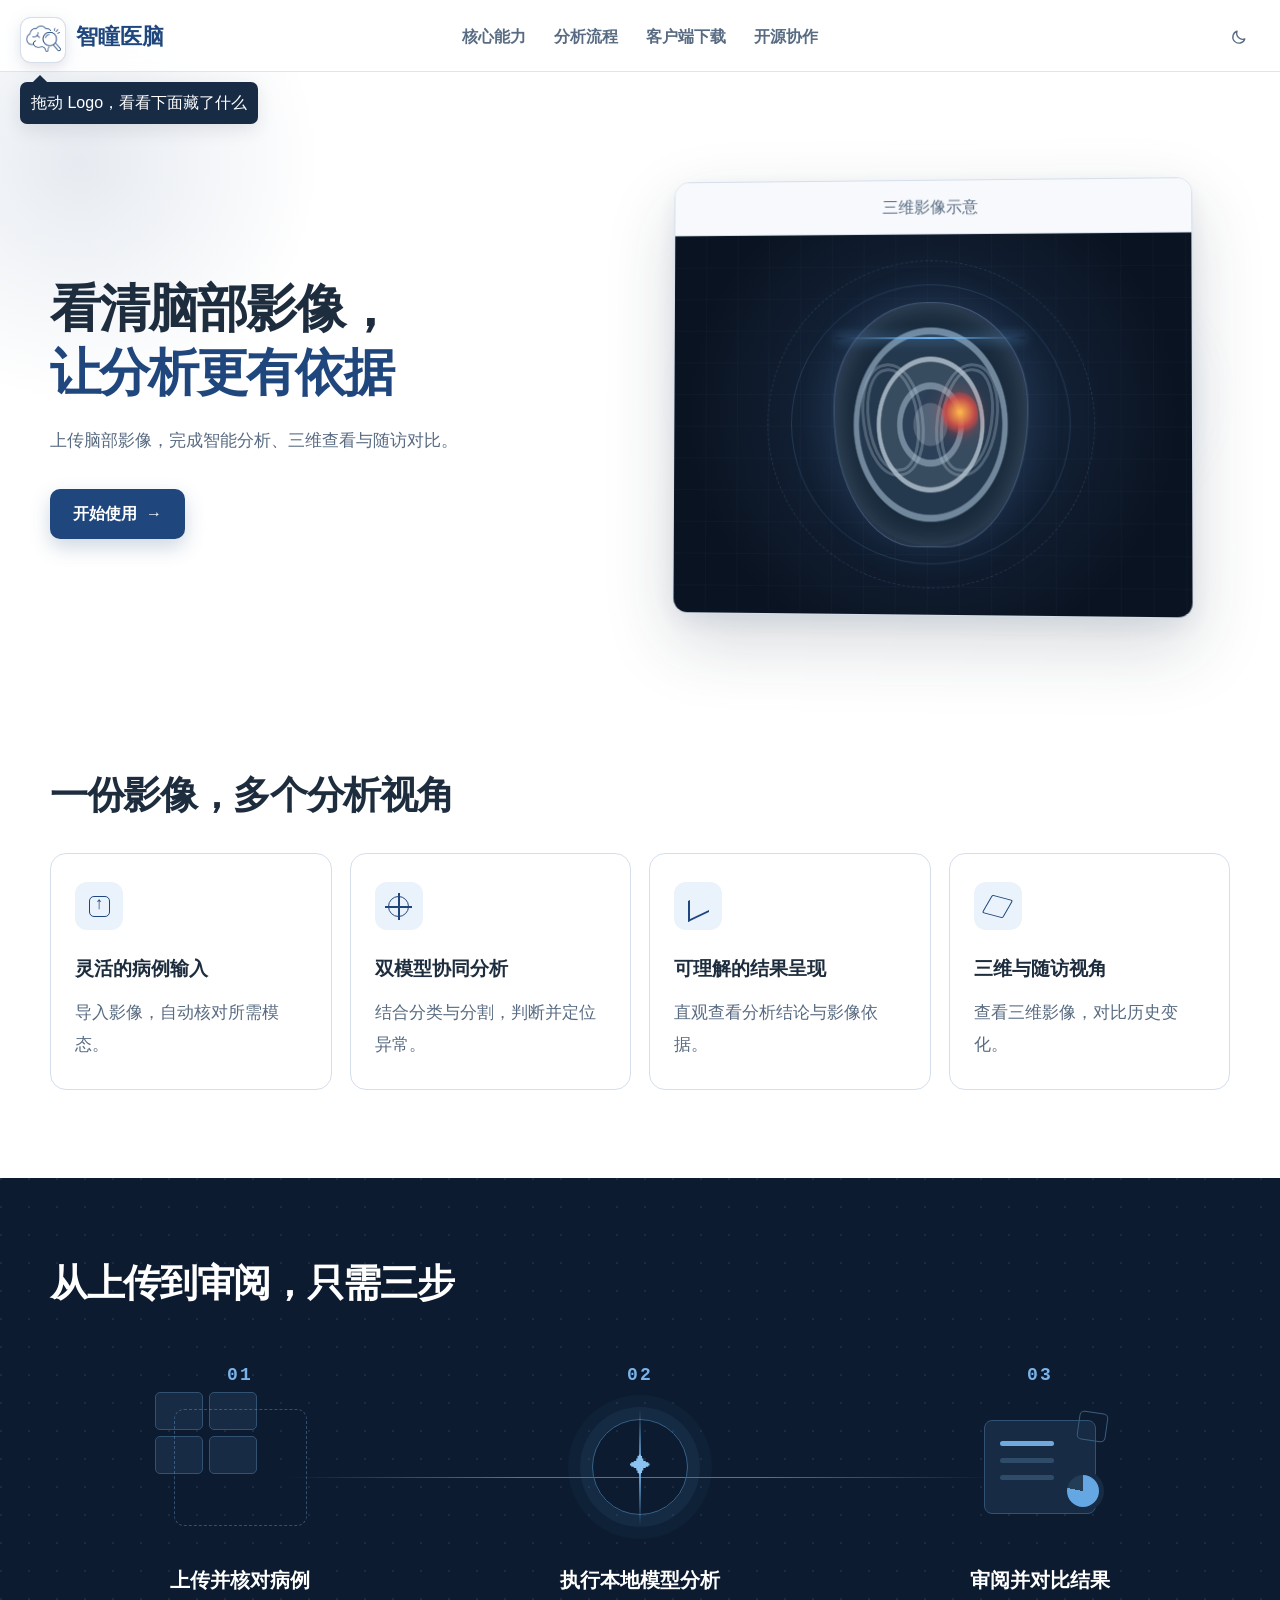
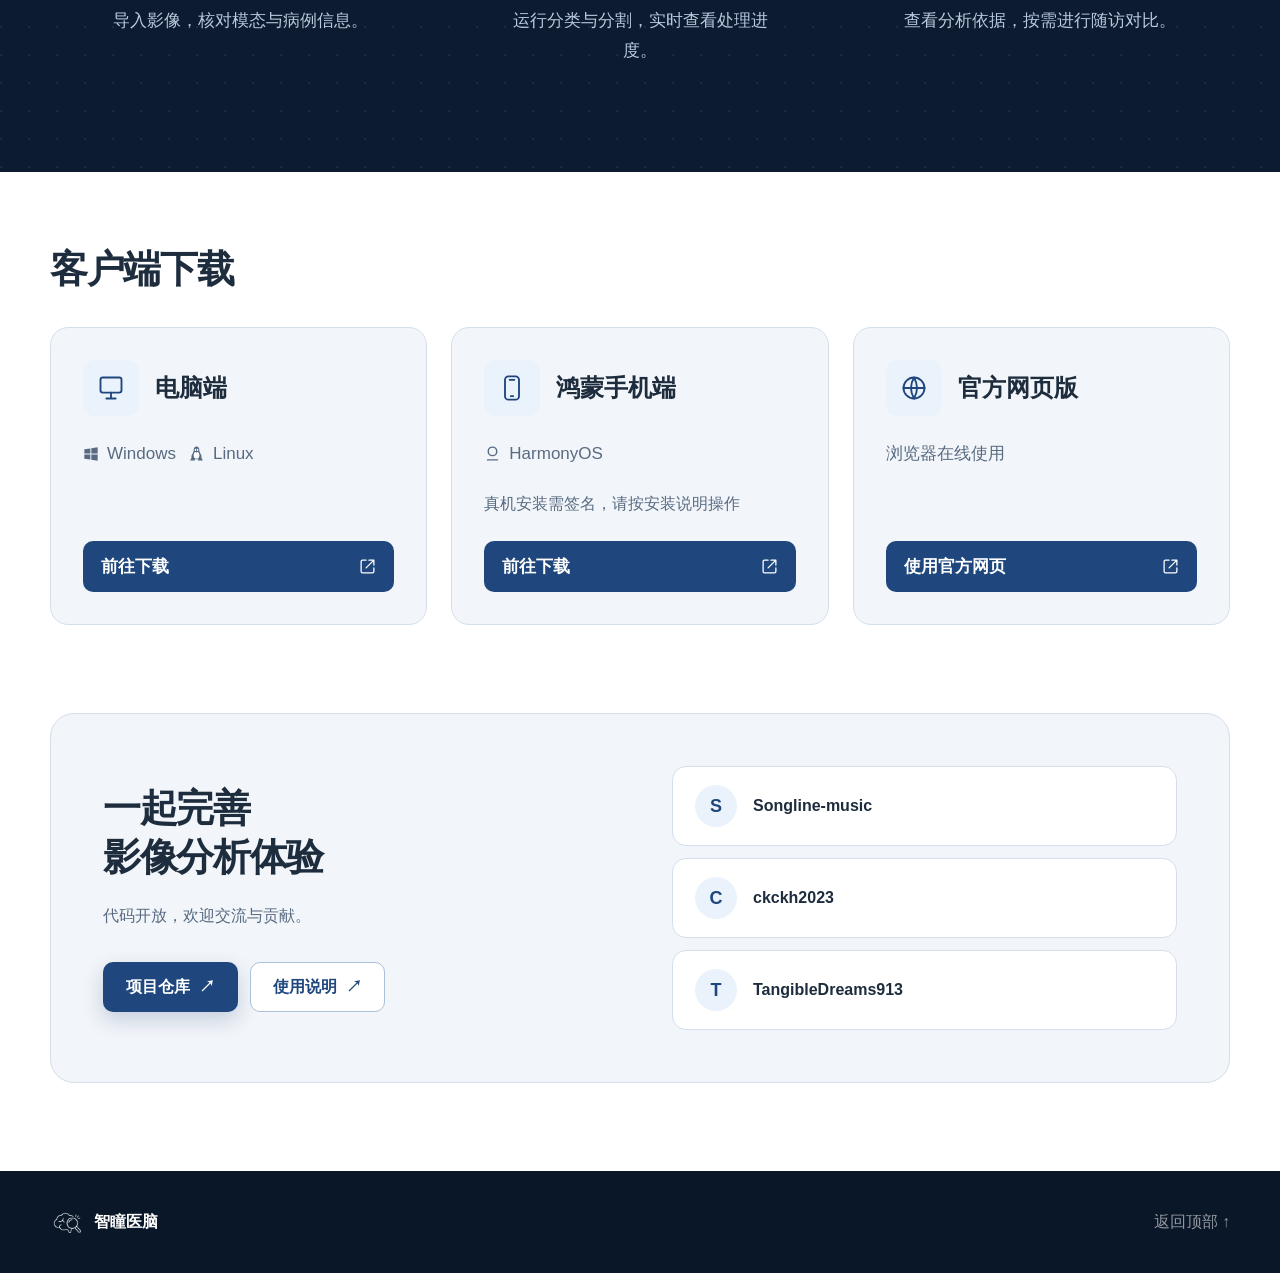
==== commit 30ed5bb6: "增加web端跳转" ====
--- a/index.html
+++ b/index.html
@@ -8,7 +8,7 @@
     <link rel="icon" type="image/png" href="./assets/icon_exp.png?v=2">
     <script src="./js/theme-init.js"></script>
     <link rel="stylesheet" href="./css/theme.css">
-    <link rel="stylesheet" href="./css/showcase.css?v=4">
+    <link rel="stylesheet" href="./css/showcase.css?v=5">
 </head>
 <body>
     <a class="skip-link" href="#mainContent">跳到主要内容</a>
@@ -156,6 +156,22 @@
                         <svg viewBox="0 0 24 24" width="17" height="17" fill="none" stroke="currentColor" stroke-width="1.8" stroke-linecap="round" stroke-linejoin="round" aria-hidden="true"><path d="M14 3h7v7m0-7L10 14M10 3H5a2 2 0 0 0-2 2v14a2 2 0 0 0 2 2h14a2 2 0 0 0 2-2v-5"></path></svg>
                     </a>
                 </article>
+
+                <article class="download-card" aria-labelledby="webHeading">
+                    <div class="download-card-heading">
+                        <span class="download-device" aria-hidden="true">
+                            <svg viewBox="0 0 24 24" width="28" height="28" fill="none" stroke="currentColor" stroke-width="1.6" stroke-linecap="round" stroke-linejoin="round"><circle cx="12" cy="12" r="9"></circle><path d="M3 12h18M12 3a18 18 0 0 1 0 18 18 18 0 0 1 0-18Z"></path></svg>
+                        </span>
+                        <h3 id="webHeading">官方网页版</h3>
+                    </div>
+                    <ul class="download-platforms" aria-label="使用方式">
+                        <li>浏览器在线使用</li>
+                    </ul>
+                    <a class="download-action" href="https://btir-online.ai-premol.cn/login/login.html" target="_blank" rel="noopener noreferrer" aria-label="打开 BTIR 官方网页版（新标签页）">
+                        <span>使用官方网页</span>
+                        <svg viewBox="0 0 24 24" width="17" height="17" fill="none" stroke="currentColor" stroke-width="1.8" stroke-linecap="round" stroke-linejoin="round" aria-hidden="true"><path d="M14 3h7v7m0-7L10 14M10 3H5a2 2 0 0 0-2 2v14a2 2 0 0 0 2 2h14a2 2 0 0 0 2-2v-5"></path></svg>
+                    </a>
+                </article>
             </div>
         </section>
 
--- a/css/showcase.css
+++ b/css/showcase.css
@@ -161,14 +161,14 @@
 .contributor-avatar { position: relative; display: grid; place-items: center; width: 42px; height: 42px; flex: 0 0 42px; border-radius: 50%; color: var(--btir-primary); background: var(--btir-primary-soft); font-size: 18px; font-weight: 700; overflow: hidden; }
 .contributor-avatar img { position: absolute; inset: 0; }
 .contributor-avatar img[hidden] { display: none; }
-[data-theme="dark"] @media (max-width: 1080px) {
+@media (max-width: 1080px) {
 .hero { gap: 32px; }
     .capability-grid { grid-template-columns: repeat(2, minmax(0, 1fr)); }
     .brand-zone { min-width: 210px; }
     .open-card { gap: 36px; padding: 40px; }
     .hero-visual { min-width: 0; }
         .mri-stage .brain-slice { transform: scale(.85); }
-        .floating-chip}
+}
 @media (max-width: 780px) {
 .section-shell { width: calc(100% - 40px); }
     .site-header { height: 64px; }
@@ -230,7 +230,7 @@
 .capability-card { min-height: 230px; }
 .step-number { font: 700 18px var(--btir-mono); }
 .clients-section { padding-block: 72px 0; }
-.download-grid { display: grid; grid-template-columns: repeat(2,minmax(0,1fr)); gap: 24px; }
+.download-grid { display: grid; grid-template-columns: repeat(3,minmax(0,1fr)); gap: 24px; }
 .download-card { display: flex; flex-direction: column; padding: 32px; border: 1px solid var(--btir-border); border-radius: 18px; background: var(--btir-bg); }
 .download-card-heading { display: flex; gap: 16px; align-items: center; }
 .download-device { display: grid; place-items: center; width: 56px; height: 56px; color: var(--btir-primary); background: var(--btir-primary-soft); border-radius: 12px; }
@@ -274,3 +274,8 @@
 
 /* Client downloads use the same navigation treatment as every section. */
 @media (max-width: 780px) { .site-nav.open { display: grid; grid-template-columns: repeat(2, minmax(0, 1fr)); gap: 8px 16px; } .site-nav a { text-align: center; } }
+
+@media (min-width: 541px) and (max-width: 1080px) {
+    .download-grid { grid-template-columns: repeat(2, minmax(0, 1fr)); }
+    .download-card:last-child { grid-column: 1 / -1; }
+}
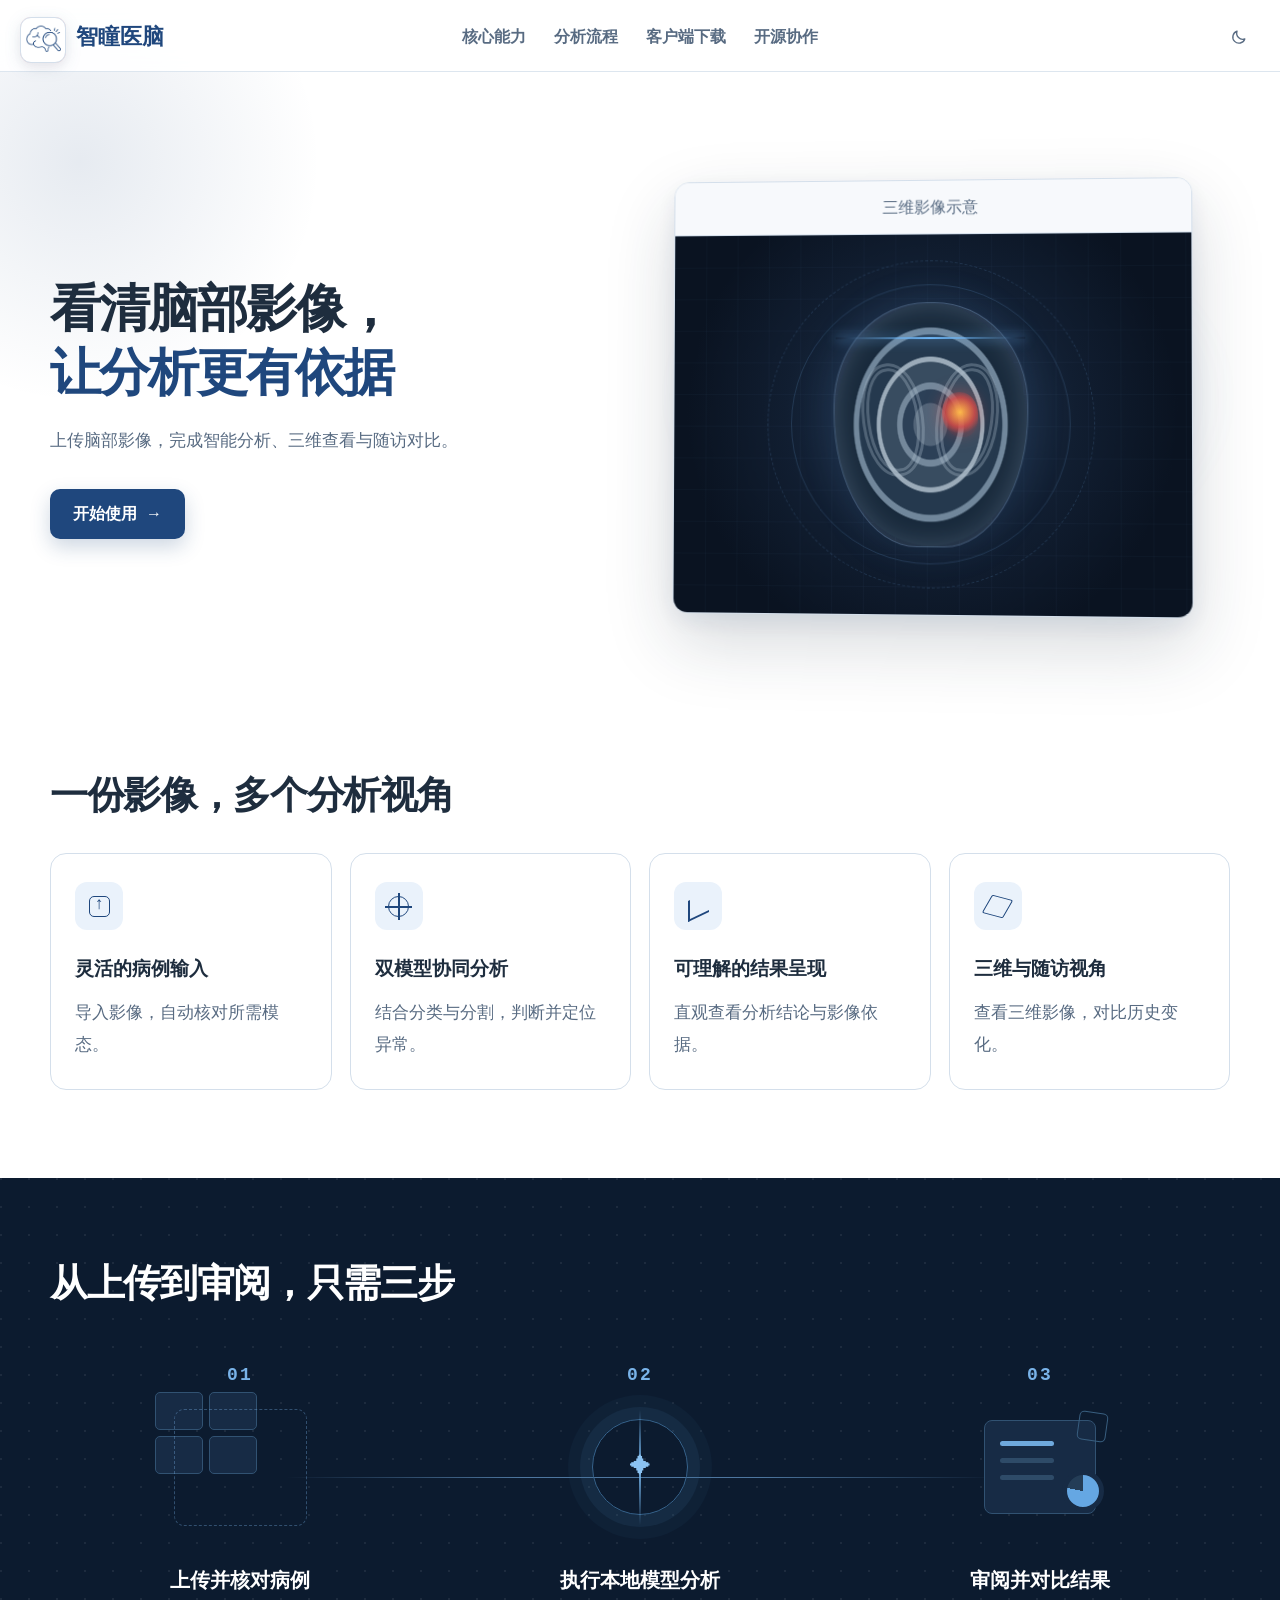
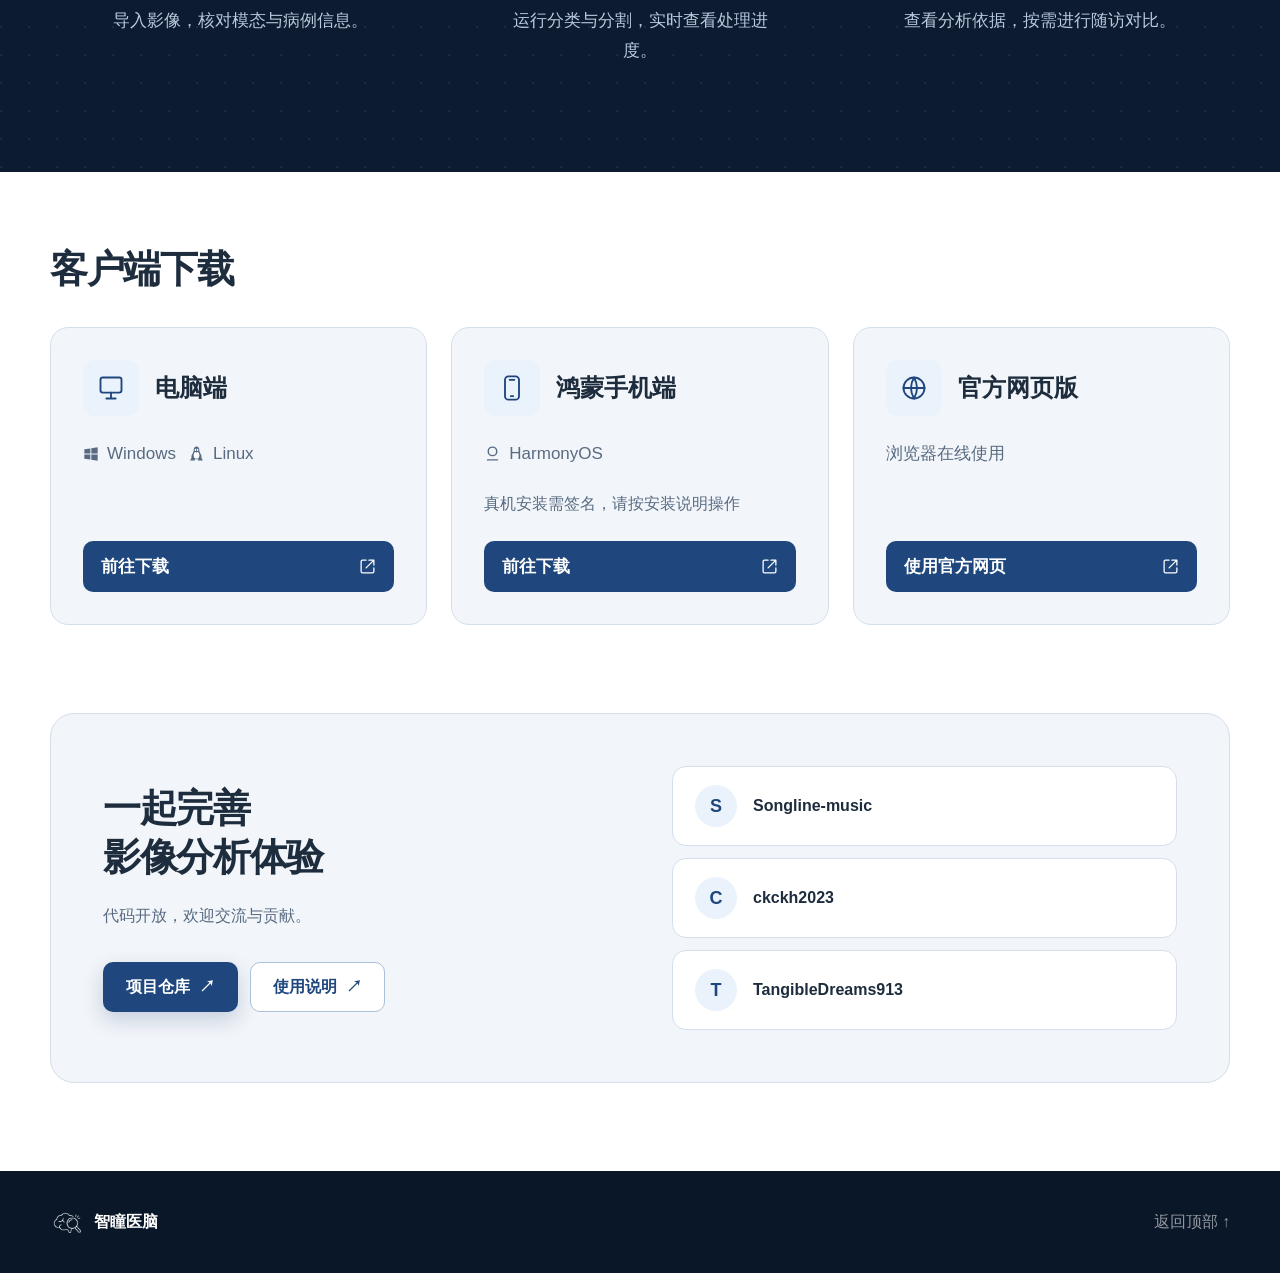
==== commit 2b80c839: "修改对应的跳转路径" ====
--- a/index.html
+++ b/index.html
@@ -129,8 +129,7 @@
                             Linux
                         </li>
                     </ul>
-                    <p class="download-release-status" data-release-status="pc" role="status">查看客户端分支与安装说明</p>
-                    <a class="download-action" data-client="pc" href="https://github.com/ckckh2023/BTIR-Client/tree/PC" target="_blank" rel="noopener noreferrer" aria-label="前往 GitHub 获取 PC 客户端（新标签页）">
+                    <a class="download-action" data-client="pc" href="https://github.com/ckckh2023/BTIR-Client/tree/PC" target="_blank" rel="noopener noreferrer" aria-label="前往 GitHub 电脑端分支（新标签页）">
                         <span>前往下载</span>
                         <svg viewBox="0 0 24 24" width="17" height="17" fill="none" stroke="currentColor" stroke-width="1.8" stroke-linecap="round" stroke-linejoin="round" aria-hidden="true"><path d="M14 3h7v7m0-7L10 14M10 3H5a2 2 0 0 0-2 2v14a2 2 0 0 0 2 2h14a2 2 0 0 0 2-2v-5"></path></svg>
                     </a>
@@ -150,8 +149,7 @@
                         </li>
                     </ul>
                     <p class="download-card-note">真机安装需签名，请按安装说明操作</p>
-                    <p class="download-release-status" data-release-status="harmony" role="status">查看客户端分支与安装说明</p>
-                    <a class="download-action" data-client="harmony" href="https://github.com/ckckh2023/BTIR-Client/tree/Mobile-HarmonyOS" target="_blank" rel="noopener noreferrer" aria-label="前往 GitHub 获取鸿蒙客户端（新标签页）">
+                    <a class="download-action" data-client="harmony" href="https://github.com/ckckh2023/BTIR-Client/tree/Mobile-HarmonyOS" target="_blank" rel="noopener noreferrer" aria-label="前往 GitHub 鸿蒙端分支（新标签页）">
                         <span>前往下载</span>
                         <svg viewBox="0 0 24 24" width="17" height="17" fill="none" stroke="currentColor" stroke-width="1.8" stroke-linecap="round" stroke-linejoin="round" aria-hidden="true"><path d="M14 3h7v7m0-7L10 14M10 3H5a2 2 0 0 0-2 2v14a2 2 0 0 0 2 2h14a2 2 0 0 0 2-2v-5"></path></svg>
                     </a>
@@ -197,6 +195,5 @@
     </footer>
     <div class="drag-hint" id="dragHint" role="status">拖动 Logo，看看下面藏了什么</div>
     <script src="./js/showcase.js"></script>
-    <script src="./js/download.js"></script>
 </body>
 </html>
--- a/css/showcase.css
+++ b/css/showcase.css
@@ -240,7 +240,6 @@
 .download-card-note { color: var(--btir-text-secondary); font-size: 16px; margin-bottom: 24px; }
 .download-action { display: flex; align-items: center; justify-content: space-between; gap: 16px; min-height: 48px; margin-top: auto; padding: 12px 18px; color: #fff; background: var(--btir-primary); border-radius: 10px; text-decoration: none; font-size: 17px; font-weight: 650; transition: background .2s; }
 .download-action:hover { background: var(--btir-primary-hover); }
-.download-release-status { position: absolute; width: 1px; height: 1px; padding: 0; margin: -1px; overflow: hidden; clip-path: inset(50%); white-space: nowrap; }
 @media (max-width: 1080px) and (min-width: 781px) {
     .header-inner { gap: 16px; grid-template-columns: auto 1fr auto; }
     .site-nav { justify-content: center; gap: 18px; }
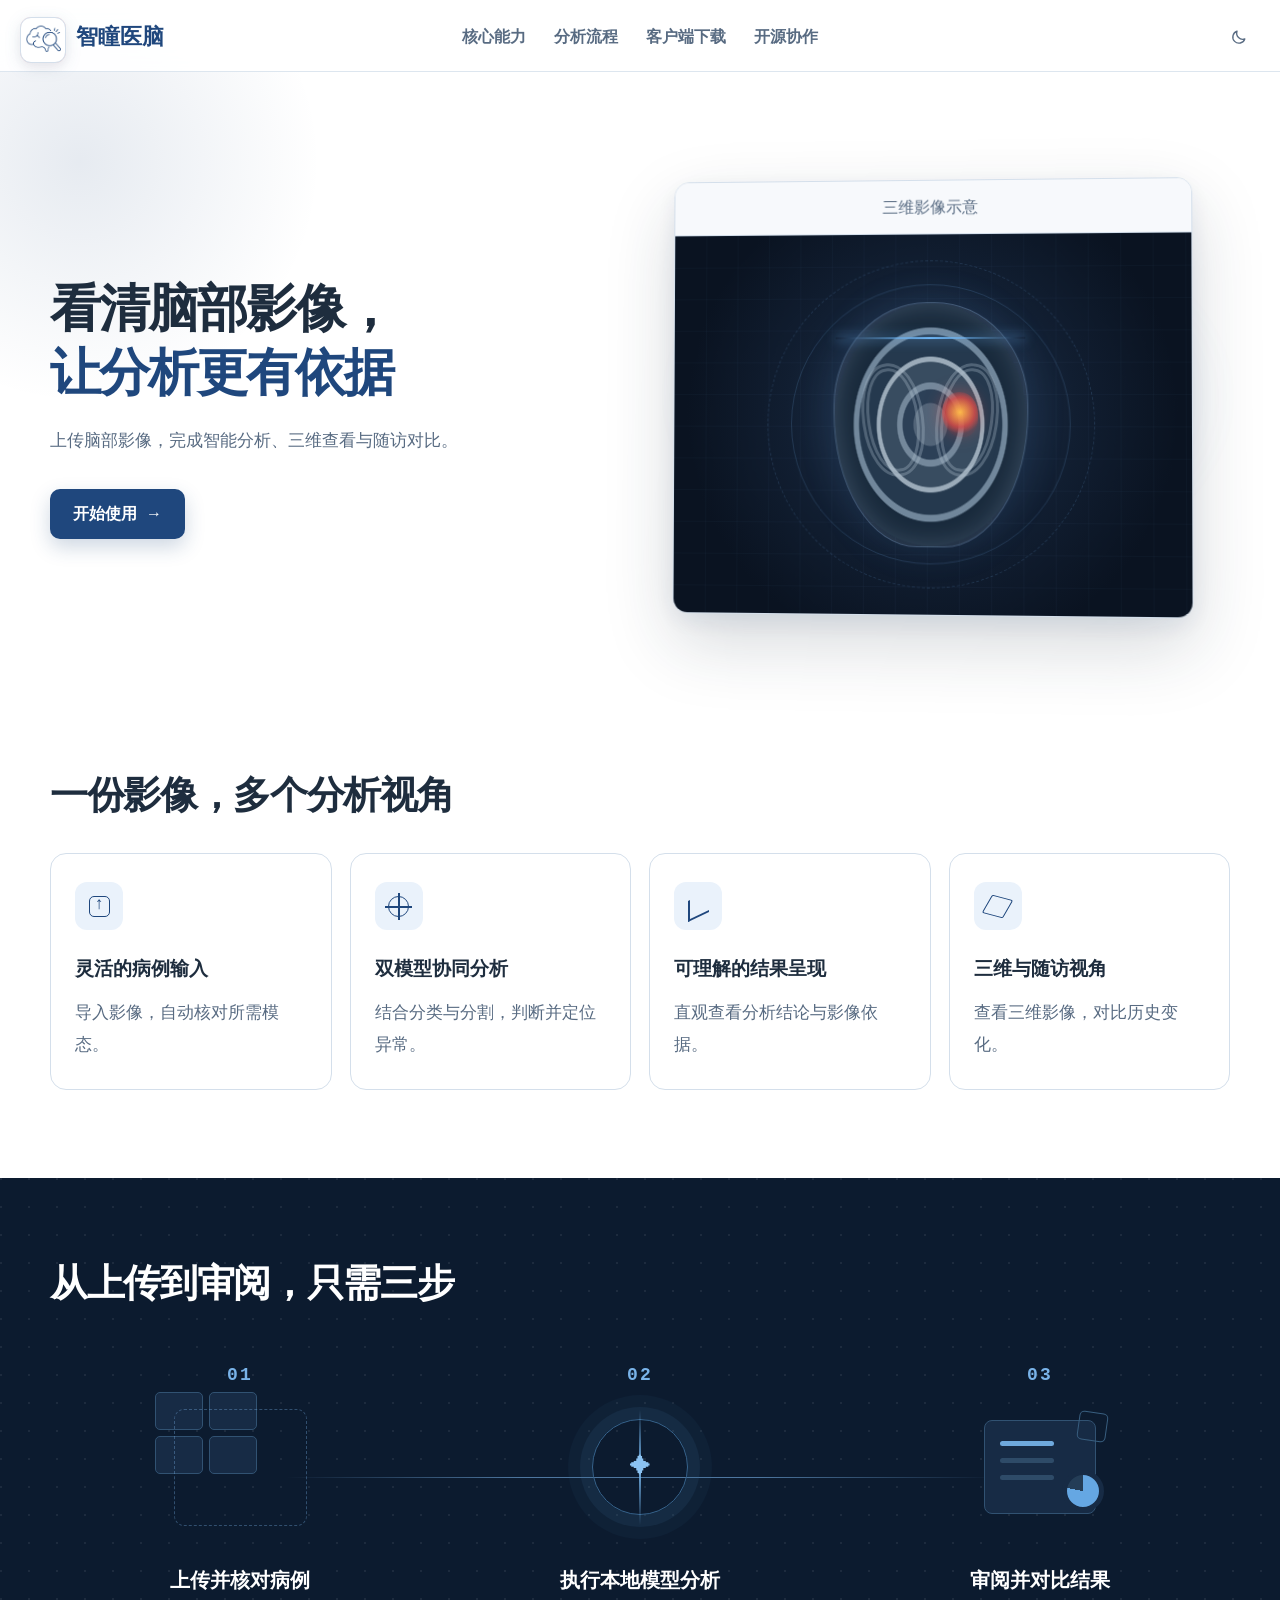
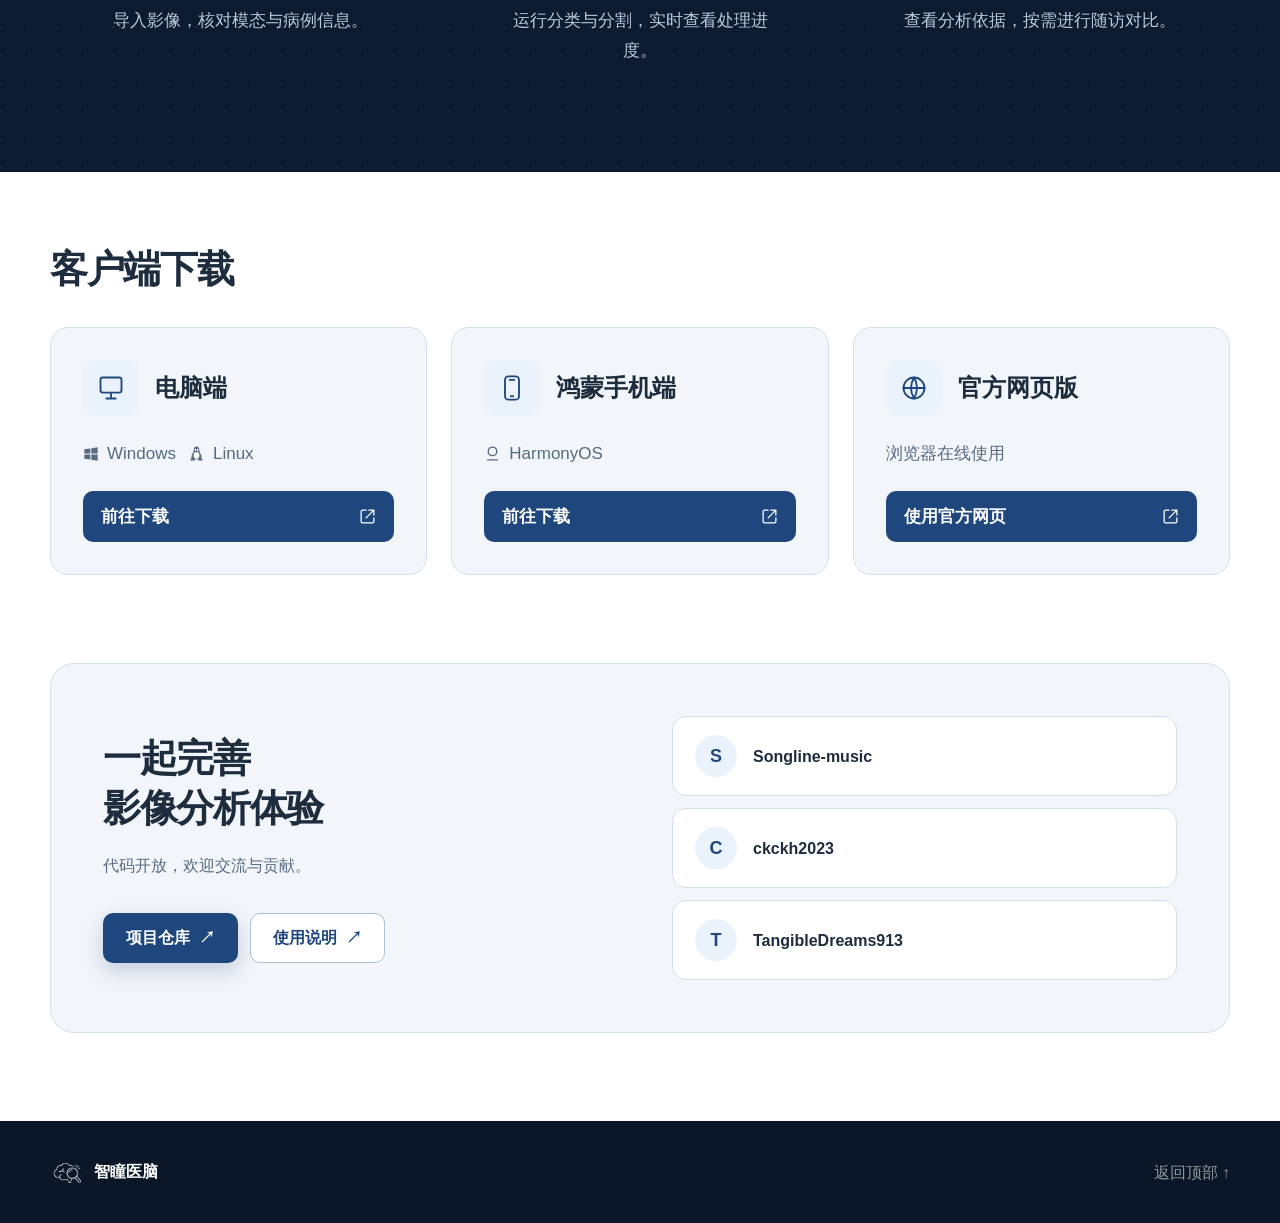
==== commit c106a581: "修改部分文本" ====
--- a/index.html
+++ b/index.html
@@ -148,7 +148,6 @@
                             HarmonyOS
                         </li>
                     </ul>
-                    <p class="download-card-note">真机安装需签名，请按安装说明操作</p>
                     <a class="download-action" data-client="harmony" href="https://github.com/ckckh2023/BTIR-Client/tree/Mobile-HarmonyOS" target="_blank" rel="noopener noreferrer" aria-label="前往 GitHub 鸿蒙端分支（新标签页）">
                         <span>前往下载</span>
                         <svg viewBox="0 0 24 24" width="17" height="17" fill="none" stroke="currentColor" stroke-width="1.8" stroke-linecap="round" stroke-linejoin="round" aria-hidden="true"><path d="M14 3h7v7m0-7L10 14M10 3H5a2 2 0 0 0-2 2v14a2 2 0 0 0 2 2h14a2 2 0 0 0 2-2v-5"></path></svg>
@@ -184,7 +183,7 @@
                 <div class="contributors" aria-label="项目贡献者">
                     <a href="https://blog.songline-blog.com" target="_blank" rel="noopener noreferrer"><span class="contributor-avatar" aria-hidden="true"><span>S</span><img src="https://blog.songline-blog.com/uploads/songline/snowMan.png?size=64" alt="" loading="lazy"></span><b>Songline-music</b></a>
                     <a href="https://xiao-blog.top" target="_blank" rel="noopener noreferrer"><span class="contributor-avatar" aria-hidden="true"><span>C</span><img src="https://xiao-blog.top/assets/icons/head.jpg" alt="" loading="lazy"></span><b>ckckh2023</b></a>
-                    <a href="https://github.com/TangibleDreams913" target="_blank" rel="noopener noreferrer"><span class="contributor-avatar" aria-hidden="true"><span>T</span><img src="https://github.com/TangibleDreams913.png?size=64" alt="" loading="lazy"></span><b>TangibleDreams913</b></a>
+                    <a href="https://tangibledreams.top/" target="_blank" rel="noopener noreferrer"><span class="contributor-avatar" aria-hidden="true"><span>T</span><img src="https://tangibledreams.top/assets/icons/head.png" alt="" loading="lazy"></span><b>TangibleDreams913</b></a>
                 </div>
             </div>
         </section>
